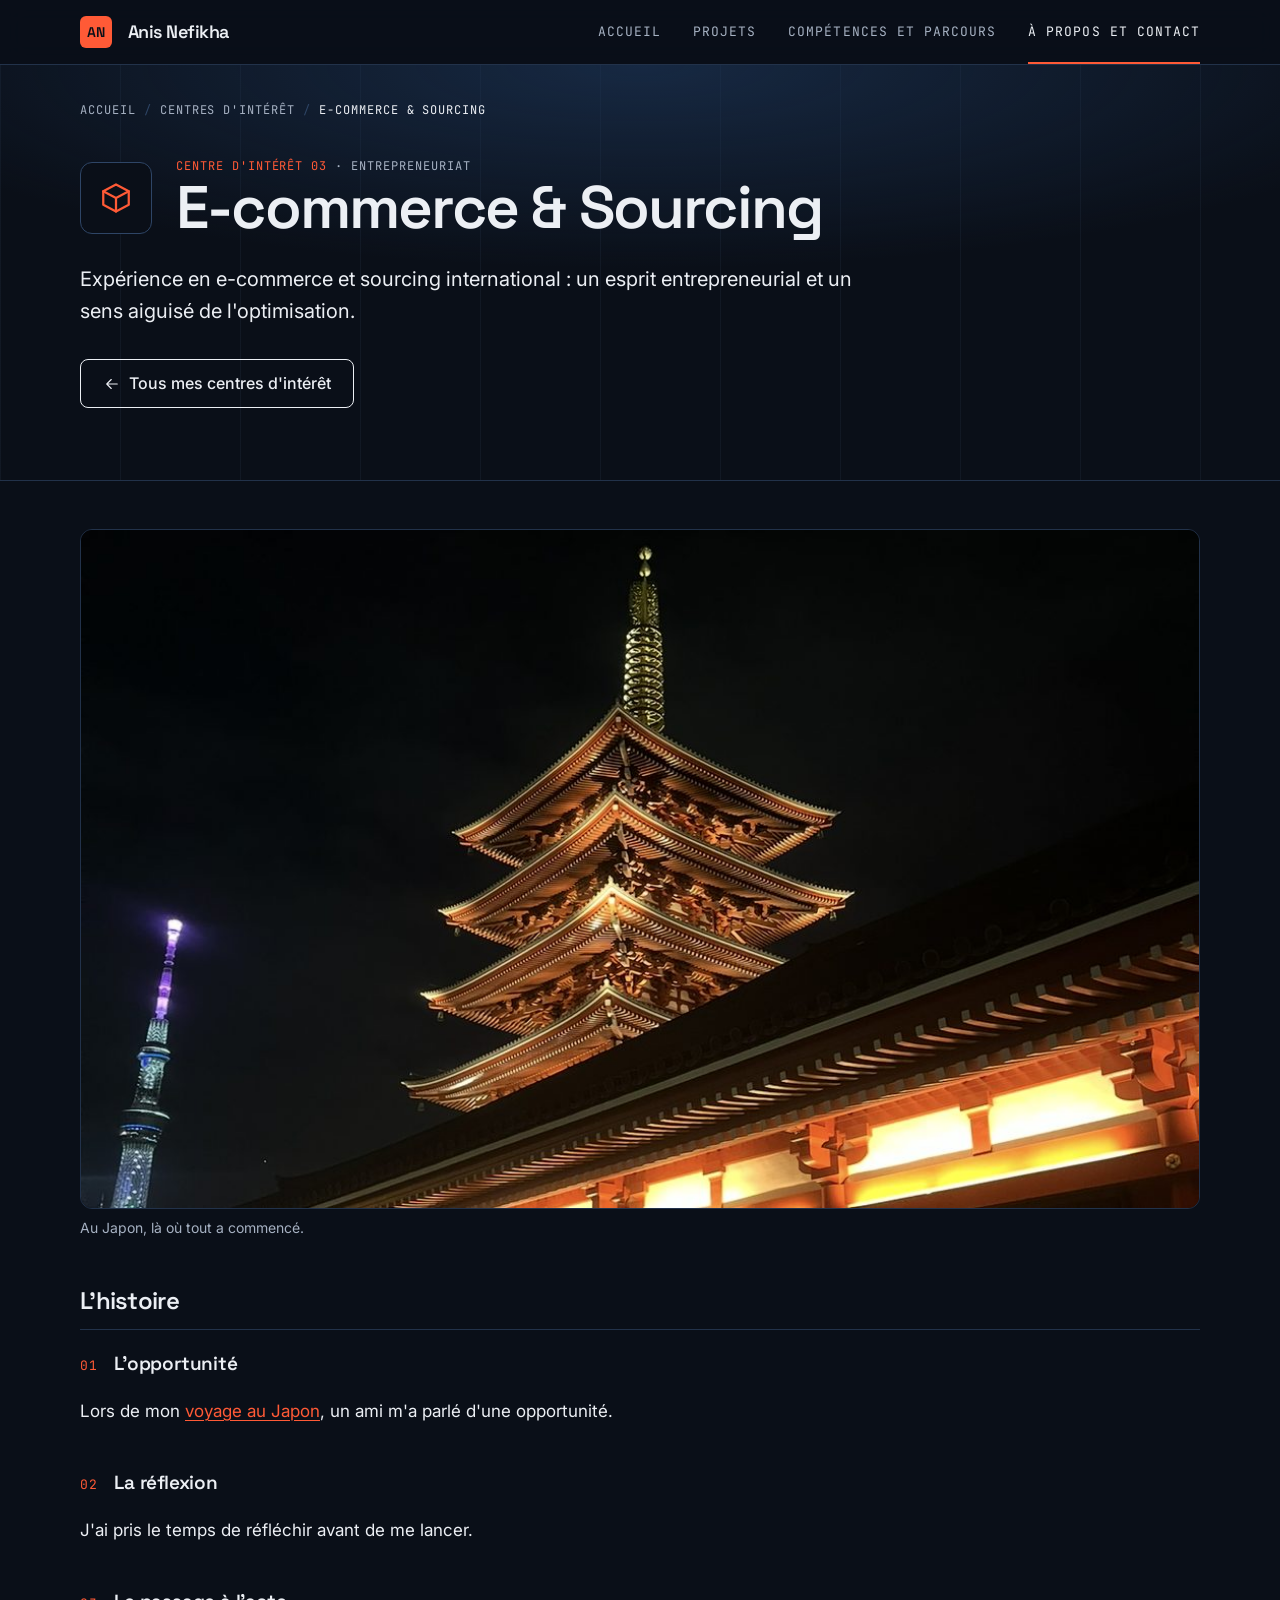
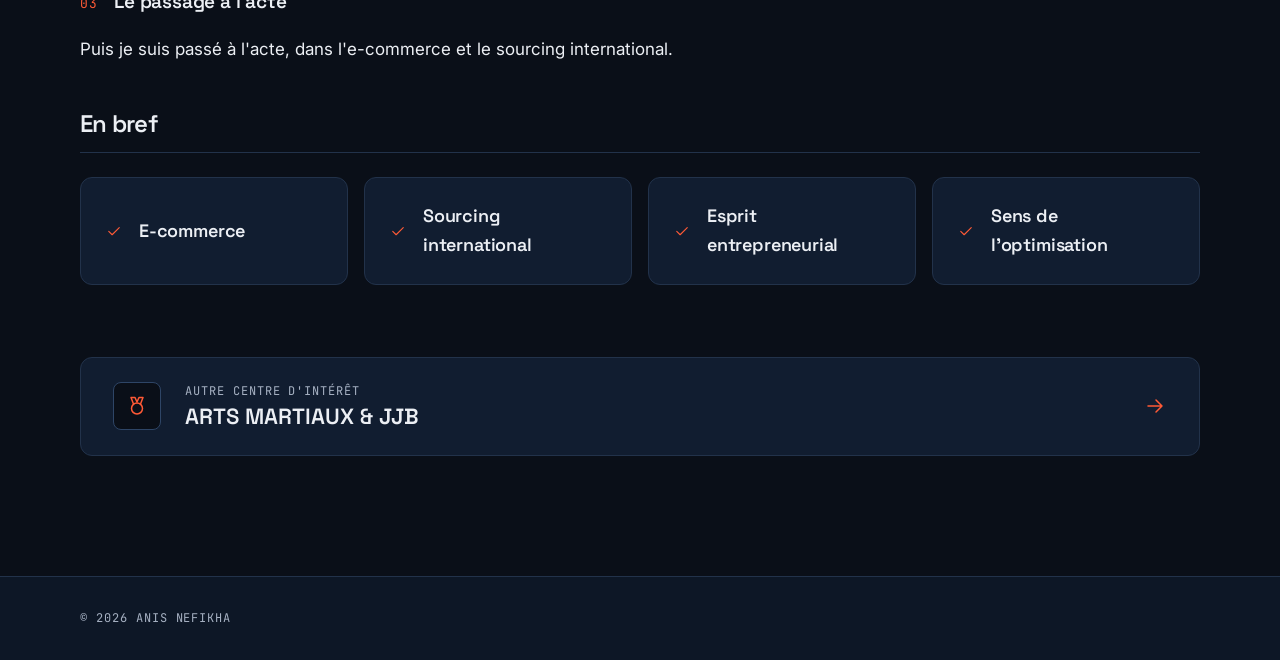
==== centres-interet/e-commerce.html @ 7ab1c922 "Publie le portfolio sur GitHub Pages Site statique (HTML, CSS, JavaScript sans dépendance) : accueil" ====
<!DOCTYPE html>
<html lang="fr">
<head>
  <meta charset="UTF-8">
  <meta name="viewport" content="width=device-width, initial-scale=1">
  <title>E-commerce &amp; Sourcing — Anis Nefikha</title>
  <meta name="description" content="Expérience en e-commerce et sourcing international : un esprit entrepreneurial et un sens aiguisé de l&#x27;optimisation. Centre d&#x27;intérêt d&#x27;Anis Nefikha.">
  <meta name="theme-color" content="#0A0F18">

  <!-- Open Graph -->
  <meta property="og:title" content="E-commerce &amp; Sourcing — Anis Nefikha">
  <meta property="og:description" content="Expérience en e-commerce et sourcing international : un esprit entrepreneurial et un sens aiguisé de l&#x27;optimisation. Centre d&#x27;intérêt d&#x27;Anis Nefikha.">
  <meta property="og:type" content="article">

  <link rel="icon" type="image/svg+xml" href="data:image/svg+xml,%3Csvg xmlns='http://www.w3.org/2000/svg' viewBox='0 0 64 64'%3E%3Crect width='64' height='64' rx='12' fill='%230A0F18'/%3E%3Ctext x='50%25' y='50%25' dy='.35em' text-anchor='middle' font-family='sans-serif' font-weight='700' font-size='28' fill='%23FF5A36'%3EAN%3C/text%3E%3C/svg%3E">

  <!-- Polices Google : uniquement les graisses utilisées, font-display: swap -->
  <link rel="preconnect" href="https://fonts.googleapis.com">
  <link rel="preconnect" href="https://fonts.gstatic.com" crossorigin>
  <link rel="stylesheet" href="https://fonts.googleapis.com/css2?family=Inter:wght@400;500;600&family=JetBrains+Mono:wght@400&family=Space+Grotesk:wght@600&display=swap">

  <link rel="stylesheet" href="../css/01-tokens.css">
  <link rel="stylesheet" href="../css/02-base.css">
  <link rel="stylesheet" href="../css/03-layout.css">
  <link rel="stylesheet" href="../css/04-components.css">

  <!-- Apparitions au défilement : masque les blocs [data-reveal] avant le premier affichage.
       Mouvement réduit demandé, ou main.js indisponible : rien n'est masqué. -->
  <script>
    (function (root) {
      if (!window.matchMedia || !matchMedia('(prefers-reduced-motion: no-preference)').matches || !('IntersectionObserver' in window)) return;
      root.classList.add('reveal-on');
      setTimeout(function () {
        if (!root.classList.contains('reveal-ready')) root.classList.remove('reveal-on');
      }, 2500);
    })(document.documentElement);
  </script>
  <script src="../js/main.js" defer></script>
</head>
<body>

  <!-- Icônes (sprite SVG décoratif, réutilisé avec <use>) -->
  <svg class="icon-sprite" aria-hidden="true" hidden>
    <symbol id="i-code" viewBox="0 0 24 24"><path d="M8 7l-5 5 5 5M16 7l5 5-5 5M14 4l-4 16"/></symbol>
    <symbol id="i-database" viewBox="0 0 24 24"><ellipse cx="12" cy="5.5" rx="7.5" ry="2.5"/><path d="M4.5 5.5v13c0 1.4 3.4 2.5 7.5 2.5s7.5-1.1 7.5-2.5v-13M4.5 12c0 1.4 3.4 2.5 7.5 2.5s7.5-1.1 7.5-2.5"/></symbol>
    <symbol id="i-table" viewBox="0 0 24 24"><rect x="3.5" y="4.5" width="17" height="15" rx="1.5"/><path d="M3.5 9.5h17M3.5 14.5h17M9.5 9.5v10"/></symbol>
    <symbol id="i-medal" viewBox="0 0 24 24"><circle cx="12" cy="14.5" r="5.5"/><path d="M8.5 10L6 3.5h4l2 4.5 2-4.5h4L15.5 10"/></symbol>
    <symbol id="i-team" viewBox="0 0 24 24"><circle cx="9" cy="8" r="3"/><circle cx="17" cy="9" r="2.5"/><path d="M3.5 19.5c0-3 2.5-5.5 5.5-5.5s5.5 2.5 5.5 5.5M15 14.2c.6-.1 1.3-.2 2-.2 2.2 0 4 1.8 4 4.5"/></symbol>
    <symbol id="i-box" viewBox="0 0 24 24"><path d="M12 3l8.5 4.5v9L12 21l-8.5-4.5v-9z"/><path d="M3.5 7.5L12 12l8.5-4.5M12 12v9"/></symbol>
    <symbol id="i-mail" viewBox="0 0 24 24"><rect x="3" y="5" width="18" height="14" rx="1.5"/><path d="M3.5 6l8.5 7 8.5-7"/></symbol>
    <symbol id="i-linkedin" viewBox="0 0 24 24"><rect x="3.5" y="3.5" width="17" height="17" rx="2"/><path d="M8 10.5v6M8 7.5v.01M11.5 16.5v-6M11.5 13c0-1.5 1-2.5 2.3-2.5s2.2 1 2.2 2.5v3.5"/></symbol>
    <symbol id="i-github" viewBox="0 0 24 24"><circle cx="6.5" cy="5.5" r="2"/><circle cx="6.5" cy="18.5" r="2"/><circle cx="17.5" cy="7.5" r="2"/><path d="M6.5 7.5v9M17.5 9.5c0 4-4 4-9.3 7.5"/></symbol>
    <symbol id="i-download" viewBox="0 0 24 24"><path d="M12 4v11M7 10.5l5 5 5-5M5 19.5h14"/></symbol>
    <symbol id="i-arrow" viewBox="0 0 24 24"><path d="M7 17L17 7M9 7h8v8"/></symbol>
    <symbol id="i-fuel" viewBox="0 0 24 24"><path d="M4.5 20.5V5A1.5 1.5 0 0 1 6 3.5h6A1.5 1.5 0 0 1 13.5 5v15.5M3 20.5h12M7 7.5h4"/><path d="M13.5 10H15a1.5 1.5 0 0 1 1.5 1.5v4.25a1.25 1.25 0 0 0 2.5 0V8.5L16.5 6"/></symbol>
    <symbol id="i-dashboard" viewBox="0 0 24 24"><rect x="3.5" y="3.5" width="17" height="17" rx="1.5"/><path d="M3.5 8.5h17M8.5 8.5v12"/><path d="M11.5 17v-2.5M14.5 17v-5M17.5 17v-3.5"/></symbol>
    <symbol id="i-book" viewBox="0 0 24 24"><path d="M4.5 4.5A1.5 1.5 0 0 1 6 3h12.5v15H6a1.5 1.5 0 0 0-1.5 1.5zM4.5 19.5A1.5 1.5 0 0 0 6 21h12.5v-3"/><path d="M8.5 7h6"/></symbol>
    <symbol id="i-file" viewBox="0 0 24 24"><path d="M6.5 3.5h7l4 4v13h-11z"/><path d="M13.5 3.5v4h4"/></symbol>
    <symbol id="i-image" viewBox="0 0 24 24"><rect x="3.5" y="4.5" width="17" height="15" rx="1.5"/><circle cx="9" cy="10" r="1.75"/><path d="M20.5 16l-5-5-8 8.5"/></symbol>
    <symbol id="i-alert" viewBox="0 0 24 24"><path d="M12 3.5l9 16H3z"/><path d="M12 10v4M12 16.75v.01"/></symbol>
    <symbol id="i-check" viewBox="0 0 24 24"><path d="M5 12.5l4.5 4.5L19 7.5"/></symbol>
    <symbol id="i-arrow-right" viewBox="0 0 24 24"><path d="M5 12h14M13 6l6 6-6 6"/></symbol>
    <symbol id="i-arrow-left" viewBox="0 0 24 24"><path d="M19 12H5M11 6l-6 6 6 6"/></symbol>
    <symbol id="i-globe" viewBox="0 0 24 24"><circle cx="12" cy="12" r="8.5"/><path d="M3.5 12h17M12 3.5c2.4 2.3 3.6 5.1 3.6 8.5s-1.2 6.2-3.6 8.5c-2.4-2.3-3.6-5.1-3.6-8.5s1.2-6.2 3.6-8.5z"/></symbol>
  </svg>

  <a class="skip-link" href="#contenu">Aller au contenu</a>

  <header class="site-header">
    <div class="container site-header__inner">
      <a class="site-header__brand" href="../index.html"><span class="brand-mark" aria-hidden="true">AN</span><span class="brand-name">Anis Nefikha</span></a>

      <nav class="site-nav" aria-label="Navigation principale">
        <ul class="site-nav__list">
          <li><a href="../index.html#accueil">Accueil</a></li>
          <li><a href="../index.html#projets">Projets</a></li>
          <li><a href="../index.html#competences">Compétences<span class="nav-extra">&nbsp;et parcours</span></a></li>
          <li><a href="../index.html#a-propos" aria-current="true"><span class="nav-extra">À propos et&nbsp;</span>Contact</a></li>
        </ul>
      </nav>
    </div>
  </header>

  <main id="contenu" tabindex="-1">

    <div class="page-head">
      <div class="container">
        <nav class="breadcrumb" aria-label="Fil d'Ariane" data-reveal>
          <ol>
            <li><a href="../index.html">Accueil</a></li>
            <li><a href="../index.html#centres-interet">Centres d'intérêt</a></li>
            <li aria-current="page">E-commerce &amp; Sourcing</li>
          </ol>
        </nav>

        <div class="page-head__title-row" data-reveal>
          <span class="project-logo project-logo--lg" aria-hidden="true"><svg class="icon"><use href="#i-box"/></svg></span>
          <div>
            <p class="page-head__kicker"><strong>Centre d'intérêt 03</strong> · Entrepreneuriat</p>
            <h1 class="page-head__title">E-commerce &amp; Sourcing</h1>
          </div>
        </div>

        <p class="page-head__lead" data-reveal>Expérience en e-commerce et sourcing international&nbsp;: un esprit entrepreneurial et un sens aiguisé de l'optimisation.</p>

        <div class="button-group" data-reveal>
          <a class="button button--secondary" href="../index.html#centres-interet">
            <svg class="icon" aria-hidden="true"><use href="#i-arrow-left"/></svg>
            Tous mes centres d'intérêt
          </a>
        </div>
      </div>
    </div>

    <div class="container interest-layout">
      <figure class="interest-photo" data-reveal>
        <img src="../assets/images/passions/ecommerce-japon.jpg" alt="Pagode illuminée de nuit au Japon" width="1100" height="667">
        <figcaption>Au Japon, là où tout a commencé.</figcaption>
      </figure>

      <section class="interest-story" aria-labelledby="histoire">
        <h2 class="interest-title" id="histoire" data-reveal>L'histoire</h2>
        <ol class="md-steps">
          <li class="md-step" data-reveal>
            <h3 class="md-h3"><span class="md-step__n" aria-hidden="true">01</span>L'opportunité</h3>
            <p>Lors de mon <a href="voyages.html">voyage au Japon</a>, un ami m'a parlé d'une opportunité.</p>
          </li>
          <li class="md-step" data-reveal>
            <h3 class="md-h3"><span class="md-step__n" aria-hidden="true">02</span>La réflexion</h3>
            <p>J'ai pris le temps de réfléchir avant de me lancer.</p>
          </li>
          <li class="md-step" data-reveal>
            <h3 class="md-h3"><span class="md-step__n" aria-hidden="true">03</span>Le passage à l'acte</h3>
            <p>Puis je suis passé à l'acte, dans l'e-commerce et le sourcing international.</p>
          </li>
        </ol>
      </section>

      <section class="interest-keys" aria-labelledby="en-bref">
        <h2 class="interest-title" id="en-bref" data-reveal>En bref</h2>
        <ul class="key-list">
          <li class="key" data-reveal><svg class="icon" aria-hidden="true"><use href="#i-check"/></svg>E-commerce</li>
          <li class="key" data-reveal><svg class="icon" aria-hidden="true"><use href="#i-check"/></svg>Sourcing international</li>
          <li class="key" data-reveal><svg class="icon" aria-hidden="true"><use href="#i-check"/></svg>Esprit entrepreneurial</li>
          <li class="key" data-reveal><svg class="icon" aria-hidden="true"><use href="#i-check"/></svg>Sens de l'optimisation</li>
        </ul>
      </section>
    </div>

    <div class="container next-project-wrap">
      <a class="next-project" href="jjb.html" data-reveal>
        <span class="project-logo" aria-hidden="true"><svg class="icon"><use href="#i-medal"/></svg></span>
        <span class="next-project__text">
          <span class="next-project__label">Autre centre d'intérêt</span>
          <span class="next-project__title">Arts Martiaux &amp; JJB</span>
        </span>
        <svg class="icon next-project__arrow" aria-hidden="true"><use href="#i-arrow-right"/></svg>
      </a>
    </div>

  </main>

  <footer class="site-footer">
    <div class="container">© 2026 Anis Nefikha</div>
  </footer>

</body>
</html>
---- css/01-tokens.css ----
/* ==========================================================================
   01-tokens.css — Variables uniquement
   Direction artistique « éditorial sombre », en noir et bleu. Aucune règle ici, seulement
   des custom properties sur :root.
   ========================================================================== */

:root {
  /* Palette noir et bleu, reprise de la bannière LinkedIn (bleu marine #1F3A5F) */
  --color-bg: #0A0F18;          /* fond noir bleuté */
  --color-bg-deep: #0D1726;     /* bandes alternées (compétences, pied de page) */
  --color-surface: #111D30;     /* cartes et blocs */
  --color-raised: #16253C;      /* survol des cartes, barres de titre */
  --color-navy: #1F3A5F;        /* bleu de la bannière : halos et dégradés, jamais sous un texte orange */
  --color-border: #22324A;      /* filets de 1px */
  --color-border-strong: #2E4566;
  --color-text: #ECEFF4;        /* texte principal : 16.7:1 sur le fond, 10:1 sur le bleu */
  --color-muted: #A6B1C2;       /* texte secondaire : 8.9:1 sur le fond, 5.3:1 sur le bleu */
  --color-blue: #8DB4E8;        /* bleu clair : détails et code, 9:1 sur le fond */
  --color-accent: #FF5A36;      /* accent orange : 6.2:1 sur le fond, 5:1 sur raised (3.7:1 sur le bleu : pas de texte orange dessus) */
  --color-accent-ink: #0A0F18;  /* texte posé sur l'accent : 6.2:1 */
  --color-grid: rgba(141, 180, 232, 0.06); /* trame de la signature */
  --color-glow: rgba(31, 58, 95, 0.6);     /* halo bleu derrière le hero */
  --color-warning: #E3B98A;     /* chaînes de code et alertes « Attention » : 10.6:1 sur le fond */
  --header-bg: rgba(10, 15, 24, 0.88);

  /* Polices (les « Fallback » limitent le décalage au chargement, voir 02-base.css) */
  --font-heading: "Space Grotesk", "Space Grotesk Fallback", system-ui, sans-serif;
  --font-body: "Inter", "Inter Fallback", system-ui, sans-serif;
  --font-mono: "JetBrains Mono", "JetBrains Mono Fallback", ui-monospace, monospace;

  /* Échelle typographique */
  --text-h1: clamp(3rem, 8vw, 6.5rem);
  --text-h2: clamp(2rem, 4vw, 3rem);
  --text-h3: 1.375rem;
  --text-body: 1rem;            /* 16px mobile */
  --text-body-desktop: 1.0625rem; /* 17px desktop */
  --text-label: 0.8125rem;      /* 13px */
  --text-label-sm: 0.75rem;     /* 12px */
  --text-contact: clamp(1.5rem, 3vw, 2.25rem);

  --tracking-heading: -0.03em;
  --tracking-label: 0.08em;
  --leading-heading: 1.05;
  --leading-body: 1.6;

  /* Espacements */
  --space-1: 0.25rem;  /* 4px */
  --space-2: 0.5rem;   /* 8px */
  --space-3: 1rem;     /* 16px */
  --space-4: 1.5rem;   /* 24px */
  --space-5: 2rem;     /* 32px */
  --space-6: 3rem;     /* 48px */
  --space-7: 4.5rem;   /* 72px  : entre sections, mobile */
  --space-8: 7.5rem;   /* 120px : entre sections, desktop */

  /* Rayons */
  --radius-sm: 8px;    /* boutons, captures */
  --radius-md: 12px;   /* cartes */

  /* Mise en page */
  --container-max: 1120px;
  --container-padding: 16px;          /* mobile */
  --container-padding-desktop: 32px;
  --grid-columns: 12;
  --grid-gap: 24px;
  --grid-step: 120px;                 /* pas de la trame du hero */
  --header-height: 4rem;
  --tap-target: 44px;

  /* Mouvement */
  --duration-hover: 200ms;
  --duration-reveal: 700ms;
  --reveal-offset: 24px;
  --reveal-step: 90ms;          /* décalage entre deux éléments qui apparaissent ensemble */
  --ease: cubic-bezier(0.2, 0, 0, 1);
  --ease-out: cubic-bezier(0.16, 1, 0.3, 1);
}
---- css/02-base.css ----
/* ==========================================================================
   02-base.css — Polices de secours, reset minimal, typographie de base,
   focus visible
   ========================================================================== */

/* Polices de secours ajustées aux métriques des polices Google :
   le texte occupe presque la même place avant et après le chargement,
   ce qui évite le décalage de mise en page (CLS). Valeurs approchées. */
@font-face {
  font-family: "Inter Fallback";
  src: local("Arial");
  size-adjust: 107%;
  ascent-override: 90.5%;
  descent-override: 22.5%;
  line-gap-override: 0%;
}

@font-face {
  font-family: "Space Grotesk Fallback";
  src: local("Arial");
  size-adjust: 103%;
  ascent-override: 95%;
  descent-override: 28%;
  line-gap-override: 0%;
}

@font-face {
  font-family: "JetBrains Mono Fallback";
  src: local("Courier New");
  size-adjust: 100%;
  ascent-override: 102%;
  descent-override: 30%;
  line-gap-override: 0%;
}

/* Reset minimal */
*,
*::before,
*::after {
  box-sizing: border-box;
}

* {
  margin: 0;
}

[hidden] {
  display: none !important;
}

html {
  color-scheme: dark;
  /* Les ancres ne passent pas sous le header collant */
  scroll-padding-top: var(--header-height);
  -webkit-text-size-adjust: 100%;
  text-size-adjust: 100%;
}

body {
  min-height: 100vh;
  font-family: var(--font-body);
  font-size: var(--text-body);
  font-weight: 400;
  line-height: var(--leading-body);
  color: var(--color-text);
  background-color: var(--color-bg);
  -webkit-font-smoothing: antialiased;
  -moz-osx-font-smoothing: grayscale;
}

@media (min-width: 48em) {
  body {
    font-size: var(--text-body-desktop);
  }
}

img,
svg {
  display: block;
  max-width: 100%;
  height: auto;
}

button,
input {
  font: inherit;
  color: inherit;
}

button {
  cursor: pointer;
}

/* Typographie de base */
h1,
h2,
h3 {
  font-family: var(--font-heading);
  font-weight: 600;
  letter-spacing: var(--tracking-heading);
  line-height: var(--leading-heading);
  overflow-wrap: break-word;
}

h1 { font-size: var(--text-h1); }
h2 { font-size: var(--text-h2); }
h3 { font-size: var(--text-h3); }

p,
li {
  max-width: 70ch;
}

a {
  color: var(--color-accent);
  text-decoration-thickness: 1px;
  text-underline-offset: 0.2em;
  transition: color var(--duration-hover) var(--ease);
}

a:hover {
  text-decoration-thickness: 2px;
}

/* Étiquettes mono (numéros, badges, technologies, méta) */
.label {
  font-family: var(--font-mono);
  font-size: var(--text-label);
  font-weight: 400;
  letter-spacing: var(--tracking-label);
  line-height: 1.4;
  text-transform: uppercase;
  color: var(--color-muted);
}

/* Focus visible sur tous les éléments interactifs (clavier uniquement) */
:focus-visible {
  outline: 2px solid var(--color-accent);
  outline-offset: 3px;
}

/* Lien d'évitement : hors écran, visible au focus */
.skip-link {
  position: absolute;
  top: var(--space-2);
  left: var(--space-2);
  z-index: 100;
  padding: var(--space-2) var(--space-3);
  font-family: var(--font-mono);
  font-size: var(--text-label);
  text-transform: uppercase;
  letter-spacing: var(--tracking-label);
  color: var(--color-accent-ink);
  background-color: var(--color-accent);
  border-radius: var(--radius-sm);
  transform: translateY(-200%);
}

.skip-link:focus {
  transform: none;
}

/* Le main reçoit le focus via le lien d'évitement sans contour */
main:focus {
  outline: none;
}

::selection {
  color: var(--color-accent-ink);
  background-color: var(--color-accent);
}

/* Utilitaire : masqué visuellement, lu par les lecteurs d'écran */
.visually-hidden {
  position: absolute;
  width: 1px;
  height: 1px;
  padding: 0;
  overflow: hidden;
  clip: rect(0 0 0 0);
  white-space: nowrap;
  border: 0;
}
---- css/03-layout.css ----
/* ==========================================================================
   03-layout.css — Conteneur, grille 12 colonnes, header, navigation,
   sections, hero, pages projets, breakpoints
   Mobile d'abord. Breakpoints : 48em (768px), 64em (1024px).
   ========================================================================== */

/* --- Conteneur ----------------------------------------------------------- */
.container {
  width: 100%;
  max-width: calc(var(--container-max) + 2 * var(--container-padding));
  margin-inline: auto;
  padding-inline: var(--container-padding);
}

@media (min-width: 48em) {
  .container {
    max-width: calc(var(--container-max) + 2 * var(--container-padding-desktop));
    padding-inline: var(--container-padding-desktop);
  }
}

/* --- Grille 12 colonnes -------------------------------------------------- */
.grid {
  display: grid;
  grid-template-columns: repeat(var(--grid-columns), minmax(0, 1fr));
  gap: var(--grid-gap);
}

.grid > * {
  grid-column: 1 / -1;
}

/* --- Header ------------------------------------------------------------- */
.site-header {
  position: sticky;
  top: 0;
  z-index: 10;
  background-color: var(--header-bg);
  -webkit-backdrop-filter: saturate(140%) blur(12px);
  backdrop-filter: saturate(140%) blur(12px);
  border-bottom: 1px solid var(--color-border);
}

.site-header__inner {
  display: flex;
  align-items: center;
  justify-content: space-between;
  gap: var(--space-2);
  height: var(--header-height);
}

.site-header__brand {
  display: inline-flex;
  flex-shrink: 0;
  align-items: center;
  gap: var(--space-3);
  min-width: var(--tap-target);
  min-height: var(--tap-target);
  font-family: var(--font-heading);
  font-size: 1.125rem;
  font-weight: 600;
  letter-spacing: var(--tracking-heading);
  color: var(--color-text);
  text-decoration: none;
}

.site-header__brand:hover {
  color: var(--color-text);
}

/* Monogramme, repris du favicon */
.brand-mark {
  display: grid;
  place-items: center;
  width: 2rem;
  height: 2rem;
  font-size: 0.875rem;
  letter-spacing: 0;
  color: var(--color-accent-ink);
  background-color: var(--color-accent);
  border-radius: 6px;
  transition: transform var(--duration-hover) var(--ease);
}

.site-header__brand:hover .brand-mark {
  transform: rotate(-6deg);
}

/* Mobile : seul le monogramme est affiché, le nom reste lu par les lecteurs d'écran */
.brand-name {
  position: absolute;
  width: 1px;
  height: 1px;
  overflow: hidden;
  clip: rect(0 0 0 0);
  white-space: nowrap;
}

/* --- Navigation : toujours visible, en haut de chaque page --------------- */
.site-nav {
  min-width: 0;
}

.site-nav__list {
  display: flex;
  gap: 0 0.75rem;
  padding: 0;
  list-style: none;
  /* Filet de sécurité sur très petit écran : la barre défile au doigt */
  overflow-x: auto;
  scrollbar-width: none;
}

.site-nav__list::-webkit-scrollbar {
  display: none;
}

.site-nav__list li {
  flex-shrink: 0;
}

.site-nav__list a {
  position: relative;
  display: inline-flex;
  align-items: center;
  height: var(--header-height);
  font-family: var(--font-mono);
  font-size: var(--text-label-sm);
  letter-spacing: 0.02em;
  text-transform: uppercase;
  color: var(--color-muted);
  text-decoration: none;
}

/* Le contour de focus reste dans la barre (elle peut défiler) */
.site-nav__list a:focus-visible {
  outline-offset: -2px;
}

.site-nav__list a:hover,
.site-nav__list a[aria-current] {
  color: var(--color-text);
}

/* Onglet actif : barre orange posée sur le bas du header */
.site-nav__list a::after {
  content: "";
  position: absolute;
  right: 0;
  bottom: 0;
  left: 0;
  height: 2px;
  background-color: var(--color-accent);
  transform: scaleX(0);
  transition: transform var(--duration-hover) var(--ease);
}

.site-nav__list a:hover::after {
  transform: scaleX(0.4);
}

.site-nav__list a[aria-current]::after {
  transform: scaleX(1);
}

/* Libellés longs (« et parcours », « À propos et ») : desktop uniquement */
.nav-extra {
  display: none;
}

/* --- Sections ------------------------------------------------------------ */
.section {
  padding-block: var(--space-7);
}

/* Bande bleu nuit pour alterner avec le fond noir */
.section--band {
  background-color: var(--color-bg-deep);
  border-block: 1px solid var(--color-border);
}

/* Respiration après la trame du hero */
.section--accueil + .section {
  padding-top: var(--space-6);
}

/* Ligne d'en-tête : numéro mono accent + titre, puis filet 1px pleine largeur */
.section-head,
.section-title {
  display: flex;
  align-items: baseline;
  gap: var(--space-3);
  padding-bottom: var(--space-4);
  margin-bottom: var(--space-6);
  border-bottom: 1px solid var(--color-border);
}

/* Le titre « 01 Accueil » est une étiquette : le grand titre du hero est le h1 */
.section-head {
  font-family: var(--font-mono);
  font-size: var(--text-label);
  letter-spacing: var(--tracking-label);
  text-transform: uppercase;
  color: var(--color-muted);
  max-width: none;
}

.section-number {
  flex-shrink: 0;
  font-family: var(--font-mono);
  font-size: var(--text-label);
  font-weight: 400;
  letter-spacing: var(--tracking-label);
  color: var(--color-accent);
}

/* --- Hero ---------------------------------------------------------------- */
/* Signature : halo bleu de la bannière et trame de lignes verticales,
   derrière le hero et l'en-tête des pages projets */
.section--accueil,
.page-head {
  background-image:
    radial-gradient(ellipse 90% 70% at 50% 0%, var(--color-glow), transparent 70%),
    repeating-linear-gradient(
    to right,
    var(--color-grid) 0,
    var(--color-grid) 1px,
    transparent 1px,
    transparent var(--grid-step)
  );
  background-position: center top;
}

.section--accueil {
  padding-block: var(--space-6) var(--space-7);
}

.hero__grid {
  row-gap: var(--space-4);
}

.competences__grid {
  row-gap: var(--space-6);
}

.hero__grid .section-head {
  margin-bottom: var(--space-4);
}

.hero__title {
  max-width: 12ch;
}

/* Bannière : reprise de LinkedIn, en haut du hero */
.hero__banner {
  margin-bottom: 0;
}

/* Portrait : rond, posé à cheval sur le bas de la bannière */
.hero__photo {
  position: relative;
  z-index: 1;
  width: 72px;
  height: 72px;
  /* Ne déborde que d'un tiers sur la bannière pour ne pas cacher le nom */
  margin-top: calc(-24px - var(--space-4));
  margin-left: var(--space-3);
  object-fit: cover;
  border: 4px solid var(--color-navy);
  border-radius: 50%;
  background-color: var(--color-surface);
  box-shadow: 0 0 0 1px var(--color-border-strong), 0 12px 32px rgba(0, 0, 0, 0.45);
}

.hero__subtitle {
  font-family: var(--font-mono);
  font-size: var(--text-label);
  letter-spacing: var(--tracking-label);
  text-transform: uppercase;
  color: var(--color-muted);
}

/* --- Pages projets -------------------------------------------------------- */
.page-head {
  padding-block: var(--space-3) var(--space-6);
  border-bottom: 1px solid var(--color-border);
}

.page-head__title-row {
  display: flex;
  align-items: center;
  gap: var(--space-3);
  margin-top: var(--space-4);
}

.page-head__title {
  font-size: clamp(2rem, 6vw, 3.75rem);
  text-wrap: balance;
}

.page-head .button-group {
  margin-top: var(--space-5);
}

.interest-layout {
  display: grid;
  gap: var(--space-6);
  padding-block: var(--space-6) var(--space-7);
}

.project-layout {
  display: grid;
  gap: var(--space-5);
  padding-block: var(--space-6) var(--space-7);
}

/* --- Breakpoint : tablette (768px) -------------------------------------- */
@media (min-width: 48em) {
  .brand-name {
    position: static;
    width: auto;
    height: auto;
    overflow: visible;
    clip: auto;
  }

  .site-nav__list {
    gap: 0 var(--space-5);
  }

  .site-nav__list a {
    font-size: var(--text-label);
    letter-spacing: var(--tracking-label);
  }

  .page-head {
    padding-block: var(--space-4) var(--space-7);
  }

  .page-head__title-row {
    gap: var(--space-4);
  }
  .section {
    padding-block: var(--space-8);
  }

  .section--accueil {
    padding-block: var(--space-7) var(--space-8);
  }

  .project-list > li {
    grid-column: span 6;
  }

  .hero__photo {
    width: 104px;
    height: 104px;
    margin-top: calc(-40px - var(--space-4));
    margin-left: var(--space-5);
  }

  /* Un seul projet : la carte prend plus de place pour ne pas laisser un vide */
  .project-list > li:only-child {
    grid-column: span 8;
  }
}

/* --- Breakpoint : desktop (1024px) -------------------------------------- */
@media (min-width: 64em) {
  .nav-extra {
    display: inline;
  }

  /* README à gauche, sommaire collant à droite */
  .project-layout {
    grid-template-columns: minmax(0, 1fr) 15rem;
    gap: var(--space-6);
    align-items: start;
    padding-block: var(--space-6) var(--space-8);
  }

  .project-layout > .readme {
    grid-column: 1;
    grid-row: 1;
  }

  .project-layout > .project-aside {
    position: sticky;
    top: calc(var(--header-height) + var(--space-4));
    grid-column: 2;
    grid-row: 1;
  }

  /* Hero : titre pleine largeur, texte à gauche, bloc « rapport » à droite */
  .hero__grid > * {
    grid-column: 1 / 8;
  }

  .hero__grid > .section-head {
    grid-column: 1 / -1;
  }

  .hero__grid > .hero__title {
    grid-column: 1 / 9;
  }

  .hero__grid > .hero__banner {
    grid-column: 1 / -1;
  }

  /* Rangées : 1 en-tête, 2 bannière, 3 portrait, 4 titre, 5+ texte et boutons */
  .hero__grid > .hero__report {
    grid-column: 9 / -1;
    grid-row: 4 / span 4;
    align-self: start;
  }

  .hero__grid > .hero__photo {
    grid-column: 1 / -1;
    width: 136px;
    height: 136px;
    margin-top: calc(-68px - var(--space-4));
    margin-left: var(--space-5);
  }

  /* Compétences à gauche, timeline à droite */
  .competences__grid > .skill-groups {
    grid-column: 1 / 6;
  }

  .competences__grid > .timeline {
    grid-column: 7 / -1;
  }
}
---- css/04-components.css ----
/* ==========================================================================
   04-components.css — Composants
   Boutons, bloc « rapport », cartes projets, badges, compétences, timeline,
   centres d'intérêt, contact, pied de page, apparition au défilement, README,
   fil d'Ariane, sommaire et projet suivant des pages projets.
   ========================================================================== */

/* --- Boutons ------------------------------------------------------------- */
.button {
  display: inline-flex;
  align-items: center;
  justify-content: center;
  gap: var(--space-2);
  min-height: var(--tap-target);
  padding: 14px 22px;
  font-family: var(--font-body);
  font-size: 1rem;
  font-weight: 500;
  line-height: 1.2;
  text-decoration: none;
  border: 1px solid transparent;
  border-radius: var(--radius-sm);
  transition:
    background-color var(--duration-hover) var(--ease),
    border-color var(--duration-hover) var(--ease),
    color var(--duration-hover) var(--ease);
}

.button--primary {
  color: var(--color-accent-ink);
  background-color: var(--color-accent);
  border-color: var(--color-accent);
}

.button--primary:hover {
  color: var(--color-accent);
  background-color: transparent;
}

.button--secondary {
  color: var(--color-text);
  background-color: transparent;
  border-color: var(--color-text);
}

.button--secondary:hover {
  color: var(--color-accent);
  border-color: var(--color-accent);
}

.button-group {
  display: flex;
  flex-direction: column;
  gap: var(--space-3);
  margin-top: var(--space-4);
}

/* Mobile : boutons pleine largeur */
.button-group .button {
  width: 100%;
}

@media (min-width: 48em) {
  .button-group {
    flex-direction: row;
    flex-wrap: wrap;
  }

  .button-group .button {
    width: auto;
  }
}

/* --- Bloc « rapport » (signature du hero) -------------------------------- */
/* <dl class="hero__report report"> avec des <div class="report__row"> */
.report {
  display: grid;
  grid-template-columns: 1fr;
  border-top: 1px solid var(--color-border);
  font-family: var(--font-mono);
}

.report__row {
  display: flex;
  flex-direction: column-reverse; /* valeur en grand au-dessus, étiquette dessous */
  justify-content: flex-end;      /* valeurs alignées en haut quand les étiquettes passent sur 2 lignes */
  gap: var(--space-1);
  padding: var(--space-3) 0;
  border-bottom: 1px solid var(--color-border);
}

.report__label {
  font-size: var(--text-label-sm);
  letter-spacing: var(--tracking-label);
  text-transform: uppercase;
  color: var(--color-muted);
}

.report__value {
  margin: 0;
  font-size: 1.75rem;
  line-height: 1.1;
  letter-spacing: -0.02em;
  color: var(--color-text);
}

/* Tablette : les trois faits côte à côte, sous le titre */
@media (min-width: 48em) and (max-width: 63.99em) {
  .report {
    grid-template-columns: repeat(3, minmax(0, 1fr));
    border-bottom: 1px solid var(--color-border);
  }

  .report__row {
    padding-inline: var(--space-3);
    border-bottom: 0;
    border-left: 1px solid var(--color-border);
  }

  .report__row:first-child {
    padding-left: 0;
    border-left: 0;
  }
}

/* --- Bannière du hero (reprise de LinkedIn) ------------------------------ */
.banner-img {
  width: 100%;
  height: auto;
  aspect-ratio: 1584 / 396;
  object-fit: cover;
  background-color: var(--color-surface);
  border: 1px solid var(--color-border);
  border-radius: var(--radius-md);
}

/* --- Cartes projets : chaque carte ouvre la page du projet --------------- */
.project-list {
  padding: 0;
  list-style: none;
}

.project-list > li {
  display: flex;
  max-width: none;
}

.project-card {
  position: relative;
  display: flex;
  flex-direction: column;
  width: 100%;
  background-color: var(--color-surface);
  border: 1px solid var(--color-border);
  border-radius: var(--radius-md);
  transition:
    border-color var(--duration-hover) var(--ease),
    box-shadow var(--duration-hover) var(--ease),
    transform var(--duration-hover) var(--ease);
}

.project-card:hover,
.project-card:focus-within {
  border-color: var(--color-accent);
  box-shadow: 0 18px 40px rgba(0, 0, 0, 0.45);
  transform: translateY(-4px);
}

/* Illustration décorative en haut de la carte */
.project-card__cover {
  aspect-ratio: 16 / 7;
  overflow: hidden;
  background-color: var(--color-navy);
  border-bottom: 1px solid var(--color-border);
  border-radius: calc(var(--radius-md) - 1px) calc(var(--radius-md) - 1px) 0 0;
}

.project-card__cover svg {
  width: 100%;
  height: 100%;
  transition: transform 600ms var(--ease-out);
}

.project-card:hover .project-card__cover svg {
  transform: scale(1.04);
}

.project-card__body {
  display: flex;
  flex: 1;
  flex-direction: column;
  gap: var(--space-3);
  padding: var(--space-4);
}

.project-card__head {
  display: flex;
  align-items: center;
  gap: var(--space-3);
}

.project-card__kicker {
  font-family: var(--font-mono);
  font-size: var(--text-label-sm);
  letter-spacing: var(--tracking-label);
  line-height: 1.4;
  text-transform: uppercase;
  color: var(--color-muted);
}

.project-card__title {
  font-family: var(--font-heading);
  font-size: 1.25rem;
  font-weight: 600;
  letter-spacing: 0;
  line-height: 1.25;
  text-transform: uppercase;
}

.project-card__link {
  color: var(--color-text);
  text-decoration: none;
}

/* Toute la carte est cliquable : le lien du titre la recouvre */
.project-card__link::after {
  content: "";
  position: absolute;
  inset: 0;
  z-index: 1;
  border-radius: var(--radius-md);
}

.project-card__link:focus-visible {
  outline: none;
}

.project-card__link:focus-visible::after {
  outline: 2px solid var(--color-accent);
  outline-offset: 3px;
}

.project-card__subtitle {
  margin-top: calc(-1 * var(--space-2));
  font-weight: 500;
  color: var(--color-text);
}

.project-card__summary {
  color: var(--color-muted);
}

.project-card__cta {
  display: inline-flex;
  align-items: center;
  gap: var(--space-2);
  margin-top: auto;
  padding-top: var(--space-2);
  font-family: var(--font-mono);
  font-size: var(--text-label);
  letter-spacing: var(--tracking-label);
  text-transform: uppercase;
  color: var(--color-accent);
}

.project-card__cta .icon {
  transition: transform var(--duration-hover) var(--ease);
}

.project-card:hover .project-card__cta .icon {
  transform: translateX(4px);
}

/* Logo d'un projet (carte, en-tête de page, projet suivant) */
.project-logo {
  display: grid;
  flex-shrink: 0;
  place-items: center;
  width: 3rem;
  height: 3rem;
  color: var(--color-accent);
  background-color: var(--color-bg);
  border: 1px solid var(--color-border-strong);
  border-radius: var(--radius-sm);
}

.project-logo .icon {
  width: 1.5rem;
  height: 1.5rem;
}

.project-logo--lg {
  width: 3.5rem;
  height: 3.5rem;
}

.project-logo--lg .icon {
  width: 1.75rem;
  height: 1.75rem;
}

@media (min-width: 48em) {
  .project-logo--lg {
    width: 4.5rem;
    height: 4.5rem;
    border-radius: var(--radius-md);
  }

  .project-logo--lg .icon {
    width: 2.25rem;
    height: 2.25rem;
  }
}

/* --- Badges et technologies --------------------------------------------- */
.badge-list {
  display: flex;
  flex-wrap: wrap;
  gap: var(--space-2);
  padding: 0;
  list-style: none;
}

/* Technologie : étiquette mono, contour, sans fond */
.badge {
  display: inline-flex;
  align-items: center;
  padding: 3px 8px;
  font-family: var(--font-mono);
  font-size: var(--text-label-sm);
  letter-spacing: var(--tracking-label);
  line-height: 1.4;
  text-transform: uppercase;
  color: var(--color-muted);
  background-color: var(--color-bg);
  border: 1px solid var(--color-border-strong);
  border-radius: 4px;
}

/* Statut « En cours » */
.badge--status {
  align-self: flex-start;
  color: var(--color-accent);
  border-color: var(--color-accent);
}

/* --- Compétences --------------------------------------------------------- */
.skill-groups {
  display: grid;
  gap: var(--space-5);
  padding: 0;
  list-style: none;
}

.skill-group__title {
  margin-bottom: var(--space-3);
  font-family: var(--font-mono);
  font-size: var(--text-label);
  font-weight: 400;
  letter-spacing: var(--tracking-label);
  line-height: 1.4;
  text-transform: uppercase;
  color: var(--color-muted);
}

.skill-group__list {
  padding: 0;
  list-style: none;
}

.skill-group__list li {
  padding-block: var(--space-2);
  border-bottom: 1px solid var(--color-border);
}

/* --- Timeline ------------------------------------------------------------ */
.timeline {
  position: relative;
  padding: 0 0 0 var(--space-5);
  list-style: none;
  border-left: 1px solid var(--color-border);
}

.timeline__item {
  position: relative;
  max-width: none;
}

.timeline__item + .timeline__item {
  margin-top: var(--space-6);
}

/* Puce carrée 8px en accent, centrée sur le filet */
.timeline__item::before {
  content: "";
  position: absolute;
  top: 0.45em;
  left: calc(-1 * var(--space-5) - 4.5px);
  width: 8px;
  height: 8px;
  background-color: var(--color-accent);
}

.timeline__title {
  font-size: var(--text-h3);
}

.timeline__meta {
  margin-top: var(--space-2);
  font-family: var(--font-mono);
  font-size: var(--text-label);
  letter-spacing: var(--tracking-label);
  text-transform: uppercase;
  color: var(--color-muted);
}

.timeline__text {
  margin-top: var(--space-3);
  color: var(--color-muted);
}

/* --- Centres d'intérêt : cartes (composant des projets) et pages ------- */
.subsection-title {
  margin-block: var(--space-6) var(--space-4);
  scroll-margin-top: calc(var(--header-height) + var(--space-4));
  font-family: var(--font-mono);
  font-size: var(--text-label);
  font-weight: 400;
  letter-spacing: var(--tracking-label);
  line-height: 1.4;
  text-transform: uppercase;
  color: var(--color-muted);
}

.section-title + .subsection-title {
  margin-top: 0;
}

/* Tablette : 2 colonnes, une carte seule en fin de liste prend toute la largeur.
   Desktop : 3 colonnes. */
@media (min-width: 48em) {
  .interest-list > li:last-child:nth-child(odd) {
    grid-column: 1 / -1;
  }
}

@media (min-width: 64em) {
  .interest-list > li,
  .interest-list > li:last-child:nth-child(odd) {
    grid-column: span 4;
  }
}

/* Couverture photo d'une carte */
.project-card__cover img {
  width: 100%;
  height: 100%;
  object-fit: cover;
  transition: transform 600ms var(--ease-out);
}

.project-card:hover .project-card__cover img {
  transform: scale(1.04);
}

/* Voyages : plusieurs photos en bandes verticales */
.cover-gallery {
  display: flex;
  gap: 2px;
  height: 100%;
}

.cover-gallery img {
  flex: 1 1 0;
  min-width: 0;
}

/* Sans photo : dégradé de la bannière, trame et grande icône */
.cover-illustration {
  display: grid;
  place-items: center;
  height: 100%;
  color: var(--color-blue);
  background-image:
    radial-gradient(circle at 50% 50%, rgba(255, 90, 54, 0.14), transparent 55%),
    repeating-linear-gradient(to right, var(--color-grid) 0, var(--color-grid) 1px, transparent 1px, transparent 24px),
    linear-gradient(135deg, var(--color-navy), var(--color-bg-deep));
}

.cover-illustration .icon {
  width: 3.5rem;
  height: 3.5rem;
  stroke-width: 1;
}

/* Page d'un centre d'intérêt */
.page-head__lead {
  max-width: 60ch;
  margin-top: var(--space-4);
  font-size: 1.125rem;
  color: var(--color-text);
}

.interest-photo img {
  width: 100%;
  border: 1px solid var(--color-border);
  border-radius: var(--radius-md);
}

.interest-photo figcaption,
.photo-gallery figcaption {
  margin-top: var(--space-2);
  font-size: 0.875rem;
  color: var(--color-muted);
}

.interest-cover {
  aspect-ratio: 16 / 7;
  overflow: hidden;
  border: 1px solid var(--color-border);
  border-radius: var(--radius-md);
}

.interest-cover .icon {
  width: 5rem;
  height: 5rem;
}

/* Galerie : colonnes façon mosaïque, photos sans recadrage */
.photo-gallery {
  columns: 2;
  column-gap: var(--space-3);
}

.photo-gallery figure {
  margin-bottom: var(--space-4);
  break-inside: avoid;
}

.photo-gallery img {
  width: 100%;
  border: 1px solid var(--color-border);
  border-radius: var(--radius-sm);
}

.interest-title {
  padding-bottom: var(--space-3);
  margin-bottom: var(--space-4);
  font-size: 1.5rem;
  border-bottom: 1px solid var(--color-border);
}

.key-list {
  display: grid;
  grid-template-columns: repeat(auto-fit, minmax(min(100%, 9.5rem), 1fr));
  gap: var(--space-3);
  padding: 0;
  list-style: none;
}

.key {
  display: flex;
  align-items: center;
  gap: var(--space-3);
  max-width: none;
  padding: var(--space-3);
  font-family: var(--font-heading);
  font-size: 1rem;
  font-weight: 600;
  letter-spacing: -0.01em;
  background-color: var(--color-surface);
  border: 1px solid var(--color-border);
  border-radius: var(--radius-md);
}

.key .icon {
  color: var(--color-accent);
}

@media (min-width: 48em) {
  .page-head__lead {
    font-size: 1.25rem;
  }

  .key-list {
    grid-template-columns: repeat(auto-fit, minmax(13rem, 1fr));
  }

  .key {
    padding: var(--space-4);
    font-size: 1.125rem;
  }

  .photo-gallery {
    columns: 3;
    column-gap: var(--grid-gap);
  }

  .photo-gallery figure {
    margin-bottom: var(--grid-gap);
  }
}

/* --- Contact ------------------------------------------------------------- */
.contact {
  margin-top: var(--space-6);
}

.contact__email {
  display: inline-block;
  max-width: 100%;
  padding-block: var(--space-2); /* cible tactile de 44px minimum */
  font-family: var(--font-heading);
  font-size: var(--text-contact);
  font-weight: 600;
  letter-spacing: var(--tracking-heading);
  line-height: 1.2;
  overflow-wrap: anywhere;
  color: var(--color-text);
  text-decoration: none;
}

.contact__email:hover {
  color: var(--color-text);
  text-decoration: underline;
  text-decoration-color: var(--color-accent);
  text-decoration-thickness: 2px;
}

.contact__links {
  display: flex;
  flex-wrap: wrap;
  gap: var(--space-1) var(--space-5);
  margin-top: var(--space-4);
  padding: 0;
  list-style: none;
}

.contact__links a {
  display: inline-flex;
  align-items: center;
  min-height: var(--tap-target);
  font-family: var(--font-mono);
  font-size: var(--text-label);
  letter-spacing: var(--tracking-label);
  text-transform: uppercase;
}

/* --- Pied de page -------------------------------------------------------- */
.site-footer {
  padding-block: var(--space-5);
  font-family: var(--font-mono);
  font-size: var(--text-label-sm);
  letter-spacing: var(--tracking-label);
  text-transform: uppercase;
  color: var(--color-muted);
  background-color: var(--color-bg-deep);
  border-top: 1px solid var(--color-border);
}

/* --- Apparition au défilement : fondu + glissement vers le haut ---------- */
/* .reveal-on est posée dans le <head>, avant le premier affichage, quand le
   mouvement est autorisé. main.js ajoute .is-visible aux blocs [data-reveal]
   qui entrent dans l'écran, avec un léger décalage entre ceux qui arrivent
   ensemble, puis retire l'attribut une fois l'animation finie. */
.reveal-on [data-reveal] {
  transition:
    opacity var(--duration-reveal) var(--ease-out),
    transform var(--duration-reveal) var(--ease-out);
  transition-delay: var(--reveal-delay, 0ms);
}

.reveal-on [data-reveal]:not(.is-visible) {
  opacity: 0;
  transform: translateY(var(--reveal-offset));
}

/* Mouvement réduit : ni apparition ni déplacement au survol */
@media (prefers-reduced-motion: reduce) {
  .reveal-on [data-reveal]:not(.is-visible) {
    opacity: 1;
    transform: none;
  }

  .project-card:hover,
  .project-card:focus-within,
  .project-card:hover .project-card__cover svg,
  .project-card:hover .project-card__cover img {
    transform: none;
  }

  *,
  *::before,
  *::after {
    transition-duration: 0.01ms !important;
    scroll-behavior: auto !important;
  }
}

/* --- Icônes (SVG au trait, couleur héritée) ------------------------------ */
.icon {
  display: inline-block;
  flex-shrink: 0;
  width: 1.125rem;
  height: 1.125rem;
  fill: none;
  stroke: currentColor;
  stroke-width: 1.5;
  stroke-linecap: round;
  stroke-linejoin: round;
}

.icon--lg {
  width: 1.75rem;
  height: 1.75rem;
  color: var(--color-muted);
  transition: color var(--duration-hover) var(--ease);
}

/* Lien avec flèche (cartes projets) */
.link-arrow {
  display: inline-flex;
  align-items: center;
  gap: var(--space-2);
  min-height: var(--tap-target);
  font-family: var(--font-mono);
  font-size: var(--text-label);
  letter-spacing: var(--tracking-label);
  text-transform: uppercase;
  text-decoration: none;
}

.link-arrow .icon {
  transition: transform var(--duration-hover) var(--ease);
}

.link-arrow:hover .icon {
  transform: translate(2px, -2px);
}

/* Hero : accroche */
.hero__intro {
  font-size: 1.125rem;
  color: var(--color-text);
}

@media (min-width: 48em) {
  .hero__intro {
    font-size: 1.25rem;
  }
}

/* Hero : recherche de stage, sous l'accroche */
.hero__goal {
  color: var(--color-muted);
}

.hero__goal strong {
  font-weight: 600;
  color: var(--color-text);
}

/* Compétences : icône devant chaque élément, survol discret */
.skill-group__list li {
  display: flex;
  align-items: center;
  gap: var(--space-3);
  max-width: none;
  transition: border-color var(--duration-hover) var(--ease);
}

/* Tuile de logo devant chaque compétence (logos repris de la bannière) */
.skill-logo {
  display: grid;
  flex-shrink: 0;
  place-items: center;
  width: 2.25rem;
  height: 2.25rem;
  background-color: var(--color-surface);
  border: 1px solid var(--color-border);
  border-radius: 6px;
  transition: border-color var(--duration-hover) var(--ease);
}

.skill-logo__img {
  width: 1.375rem;
  height: 1.375rem;
}

.skill-group__list .icon {
  color: var(--color-muted);
  transition: color var(--duration-hover) var(--ease);
}

.skill-group__list li:hover .skill-logo {
  border-color: var(--color-accent);
}

/* Petit logo VBA, au trait comme sur la bannière */
.vba-logo {
  display: inline-block;
  width: 1.5em;
  height: 1.5em;
  margin-right: 0.3em;
  vertical-align: -0.45em;
  fill: none;
  stroke: currentColor;
  stroke-width: 1.5;
  stroke-linejoin: round;
}

.vba-logo text {
  font-family: var(--font-mono);
  font-size: 8px;
  font-weight: 700;
  fill: currentColor;
  stroke: none;
}

.skill-group__list li:hover {
  border-bottom-color: var(--color-accent);
}

.skill-group__list li:hover .icon {
  color: var(--color-accent);
}

.skill-group__detail {
  display: block;
  font-size: 0.875rem;
  color: var(--color-muted);
}

/* Contact : liens avec icône */
.contact__intro {
  margin-bottom: var(--space-2);
}

.contact__links a {
  gap: var(--space-2);
}

@media (prefers-reduced-motion: reduce) {
  .link-arrow:hover .icon,
  .project-card:hover .project-card__cta .icon,
  .next-project:hover .next-project__arrow,
  .site-header__brand:hover .brand-mark {
    transform: none;
  }
}

@media print {
  .reveal-on [data-reveal]:not(.is-visible) {
    opacity: 1;
    transform: none;
  }
}

/* --- README façon GitHub ------------------------------------------------- */
.readme {
  overflow: hidden;
  background-color: var(--color-bg);
  border: 1px solid var(--color-border);
  border-radius: var(--radius-md);
}

.readme__bar {
  display: flex;
  flex-wrap: wrap;
  align-items: center;
  gap: var(--space-2) var(--space-2);
  padding: var(--space-3) var(--space-4);
  font-family: var(--font-mono);
  font-size: var(--text-label);
  color: var(--color-muted);
  background-color: var(--color-surface);
  border-bottom: 1px solid var(--color-border);
}

.readme__file {
  color: var(--color-text);
}

.readme__repo {
  margin-left: auto;
  font-size: var(--text-label-sm);
}

.readme__body {
  padding: var(--space-5) var(--space-3);
}

.readme__foot {
  display: flex;
  padding: var(--space-4) var(--space-3);
  border-top: 1px solid var(--color-border);
}

@media (min-width: 48em) {
  .readme__body {
    padding: var(--space-6) var(--space-6);
  }

  .readme__foot {
    padding-inline: var(--space-6);
  }
}

/* Rythme vertical du contenu, comme un rendu Markdown */
.md > * + *,
.md-step > * + * {
  margin-top: var(--space-4);
}

.md strong {
  font-weight: 600;
}

.md code {
  padding: 0.1em 0.4em;
  font-family: var(--font-mono);
  font-size: 0.85em;
  background-color: var(--color-surface);
  border: 1px solid var(--color-border);
  border-radius: 6px;
}

.md pre code {
  padding: 0;
  font-size: inherit;
  background: none;
  border: 0;
}

.md ul:not([class]) {
  padding-left: 1.25em;
}

.md ul:not([class]) li + li {
  margin-top: var(--space-1);
}

.md-h1 {
  padding-bottom: 0.3em;
  font-size: clamp(1.625rem, 3vw, 2.125rem);
  border-bottom: 1px solid var(--color-border);
}

.md-h2 {
  padding-bottom: 0.3em;
  font-size: 1.5rem;
  border-bottom: 1px solid var(--color-border);
}

.md > .md-h2 {
  margin-top: var(--space-6);
}

/* Les titres visés par le sommaire ne passent pas sous le header */
.md-h2,
.md-h3 {
  scroll-margin-top: calc(var(--header-height) + var(--space-4));
}

.md-h3 {
  display: flex;
  align-items: baseline;
  gap: var(--space-3);
  font-size: 1.1875rem;
  letter-spacing: -0.01em;
}

/* Badges façon shields.io, sans image externe */
.md-badges {
  display: flex;
  flex-wrap: wrap;
  gap: 6px;
  padding: 0;
  list-style: none;
}

.md-badge {
  display: inline-flex;
  max-width: none;
  overflow: hidden;
  font-family: var(--font-mono);
  font-size: 0.6875rem;
  line-height: 1.6;
  letter-spacing: 0.04em;
  border: 1px solid var(--color-border);
  border-radius: 4px;
}

.md-badge__k {
  padding: 1px 6px;
  color: var(--color-text);
  background-color: var(--color-navy);
}

.md-badge__v {
  padding: 1px 6px;
  color: var(--color-text);
  background-color: var(--color-surface);
}

/* Chiffres clés en tête de README */
.md-stats {
  display: grid;
  grid-template-columns: repeat(3, minmax(0, 1fr));
  border-block: 1px solid var(--color-border);
}

.md-stats__item {
  display: flex;
  flex-direction: column-reverse;
  justify-content: flex-end;
  gap: var(--space-1);
  padding: var(--space-3);
  border-left: 1px solid var(--color-border);
}

.md-stats__item:first-child {
  padding-left: 0;
  border-left: 0;
}

.md-stats dt {
  font-family: var(--font-mono);
  font-size: var(--text-label-sm);
  letter-spacing: var(--tracking-label);
  line-height: 1.4;
  text-transform: uppercase;
  color: var(--color-muted);
}

.md-stats dd {
  margin: 0;
  font-family: var(--font-mono);
  font-size: 1.25rem;
  line-height: 1.1;
  color: var(--color-text);
}

@media (min-width: 48em) {
  .md-stats dd {
    font-size: 1.75rem;
  }
}

/* Écran étroit : un chiffre par ligne, sinon « opérationnelle » déborde */
@media (max-width: 39.99em) {
  .md-stats {
    grid-template-columns: minmax(0, 1fr);
  }

  .md-stats__item {
    flex-direction: row-reverse;
    align-items: baseline;
    gap: var(--space-2);
    padding: var(--space-2) 0;
    border-left: 0;
  }

  .md-stats__item + .md-stats__item {
    border-top: 1px solid var(--color-border);
  }
}

/* Alertes façon GitHub (> [!IMPORTANT], > [!WARNING]) */
.md-alert {
  padding: var(--space-2) var(--space-3);
  border-left: 3px solid var(--color-accent);
}

.md-alert > * + * {
  margin-top: var(--space-1);
}

.md-alert__title {
  display: flex;
  align-items: center;
  gap: var(--space-2);
  font-weight: 600;
  color: var(--color-accent);
}

.md-alert--warning {
  border-left-color: var(--color-warning);
}

.md-alert--warning .md-alert__title {
  color: var(--color-warning);
}

/* Étapes numérotées */
.md-steps {
  display: grid;
  gap: var(--space-6);
  padding: 0;
  list-style: none;
}

.md-step {
  max-width: none;
  min-width: 0;
}

.md-step__n {
  flex-shrink: 0;
  font-family: var(--font-mono);
  font-size: var(--text-label);
  font-weight: 400;
  letter-spacing: var(--tracking-label);
  color: var(--color-accent);
}

/* Extraits de code (lignes réelles du dépôt) */
.md-code {
  overflow: hidden;
  background-color: var(--color-surface);
  border: 1px solid var(--color-border);
  border-radius: var(--radius-sm);
}

.md-code__bar {
  display: flex;
  flex-wrap: wrap;
  align-items: center;
  justify-content: space-between;
  gap: 0 var(--space-3);
  padding: 0 var(--space-3);
  font-family: var(--font-mono);
  font-size: var(--text-label-sm);
  color: var(--color-muted);
  border-bottom: 1px solid var(--color-border);
}

.md-code__file {
  display: inline-flex;
  align-items: center;
  gap: 6px;
  min-width: 0;
  min-height: 2.25rem;
  overflow-wrap: anywhere;
}

.md-code__lines {
  display: inline-flex;
  align-items: center;
  min-height: var(--tap-target);
  text-decoration: none;
}

.md-code__lines:hover {
  text-decoration: underline;
}

.md-code__pre,
.md-pre {
  overflow-x: auto;
  font-family: var(--font-mono);
  font-size: 0.8125rem;
  font-variant-ligatures: none; /* « == » et « >= » s'affichent tels quels */
  line-height: 1.6;
  tab-size: 4;
}

.md-code__pre {
  padding: var(--space-3) 0;
}

.md-pre {
  padding: var(--space-3) var(--space-4);
  background-color: var(--color-surface);
  border: 1px solid var(--color-border);
  border-radius: var(--radius-sm);
}

.code__line {
  display: block;
  padding-right: var(--space-4);
  white-space: pre;
}

.code__ln {
  display: inline-block;
  width: 3.5em;
  padding-right: 1.25em;
  text-align: right;
  color: var(--color-muted);
  opacity: 0.55;
  user-select: none;
}

/* Coloration syntaxique (classes pygments), dans la palette du site */
.md .k, .md .kn, .md .kc, .md .kd, .md .kr, .md .ow {
  color: var(--color-accent);
}

.md .mi, .md .mf, .md .m {
  color: var(--color-blue);
}

.md .s, .md .s1, .md .s2, .md .sa, .md .se, .md .si, .md .sd {
  color: var(--color-warning);
}

.md .c, .md .c1, .md .cm {
  font-style: italic;
  color: var(--color-muted);
}

.md .nf, .md .fm, .md .nb {
  font-weight: 500;
  color: var(--color-blue);
}

.md .o, .md .p {
  color: var(--color-muted);
}

/* Captures d'écran (et emplacements en attente) */
/* Taille réelle au maximum (pas d'agrandissement flou), centrée ; clic = image seule */
.md-shot__link {
  display: block;
  width: fit-content;
  max-width: 100%;
  margin-inline: auto;
  border-radius: var(--radius-sm);
  cursor: zoom-in;
}

.md-shot img {
  border: 1px solid var(--color-border);
  border-radius: var(--radius-sm);
  transition: border-color var(--duration-hover) ease;
}

.md-shot__link:hover img {
  border-color: var(--color-blue);
}

.md-shot__todo {
  display: flex;
  flex-direction: column;
  align-items: center;
  justify-content: center;
  gap: var(--space-2);
  max-width: 100%;
  min-height: 10rem;
  padding: var(--space-4);
  text-align: center;
  background-color: var(--color-surface);
  border: 1px dashed var(--color-muted);
  border-radius: var(--radius-sm);
}

.md-shot__label {
  font-family: var(--font-mono);
  font-size: var(--text-label);
  letter-spacing: var(--tracking-label);
  text-transform: uppercase;
  color: var(--color-text);
}

.md-shot__file {
  font-family: var(--font-mono);
  font-size: var(--text-label-sm);
  overflow-wrap: anywhere;
  color: var(--color-muted);
}

.md-shot figcaption {
  margin-top: var(--space-2);
  font-size: 0.875rem;
  text-align: center;
  color: var(--color-muted);
}

/* Tableaux */
.md-table-wrap {
  overflow-x: auto;
}

.md-table {
  width: 100%;
  font-size: 0.9375rem;
  border-collapse: collapse;
}

.md-table th,
.md-table td {
  padding: var(--space-2) var(--space-3);
  text-align: left;
  vertical-align: top;
  border: 1px solid var(--color-border);
}

.md-table th {
  font-weight: 600;
  background-color: var(--color-surface);
}

.md-table tbody tr:nth-child(even) {
  background-color: var(--color-surface);
}

/* Ce que j'ai appris : puces carrées en accent, comme la timeline */
.md-checklist {
  display: grid;
  gap: var(--space-3);
  padding: 0;
  list-style: none;
}

.md-checklist li {
  position: relative;
  padding-left: var(--space-5);
}

.md-checklist li::before {
  content: "";
  position: absolute;
  top: 0.6em;
  left: var(--space-1);
  width: 8px;
  height: 8px;
  background-color: var(--color-accent);
}

.md-sources {
  font-size: 0.875rem;
  color: var(--color-muted);
}

/* --- Fil d'Ariane (pages projets) ----------------------------------------- */
.breadcrumb ol {
  display: flex;
  flex-wrap: wrap;
  align-items: center;
  gap: 0 var(--space-2);
  padding: 0;
  list-style: none;
  font-family: var(--font-mono);
  font-size: var(--text-label-sm);
  letter-spacing: var(--tracking-label);
  text-transform: uppercase;
  color: var(--color-muted);
}

.breadcrumb li + li::before {
  content: "/";
  margin-right: var(--space-2);
  color: var(--color-border-strong);
}

.breadcrumb a {
  display: inline-flex;
  align-items: center;
  min-height: var(--tap-target);
  color: var(--color-muted);
  text-decoration: none;
}

.breadcrumb a:hover {
  color: var(--color-text);
}

.breadcrumb [aria-current] {
  color: var(--color-text);
}

.page-head__kicker {
  font-family: var(--font-mono);
  font-size: var(--text-label-sm);
  letter-spacing: var(--tracking-label);
  text-transform: uppercase;
  color: var(--color-muted);
}

.page-head__kicker strong {
  font-weight: 400;
  color: var(--color-accent);
}

/* --- Colonne latérale : sommaire et lien GitHub --------------------------- */
.project-aside {
  display: grid;
  gap: var(--space-3);
}

.aside-box {
  padding: var(--space-3);
  background-color: var(--color-surface);
  border: 1px solid var(--color-border);
  border-radius: var(--radius-md);
}

.aside-box__title {
  margin-bottom: var(--space-3);
  font-family: var(--font-mono);
  font-size: var(--text-label-sm);
  font-weight: 400;
  letter-spacing: var(--tracking-label);
  line-height: 1.4;
  text-transform: uppercase;
  color: var(--color-muted);
}

.aside-box p {
  font-size: 0.9375rem;
  color: var(--color-muted);
}

.aside-box .button {
  width: 100%;
  margin-top: var(--space-3);
}

/* Le lien GitHub est déjà dans l'en-tête de page : la boîte ne sert qu'en colonne */
.aside-box--source {
  display: none;
}

/* Mobile : sommaire en pastilles */
.toc__list {
  display: flex;
  flex-wrap: wrap;
  gap: var(--space-2);
  padding: 0;
  list-style: none;
}

.toc__list a {
  display: inline-flex;
  align-items: center;
  min-height: var(--tap-target);
  padding: 0 0.75rem;
  font-size: 0.8125rem;
  color: var(--color-text);
  text-decoration: none;
  background-color: var(--color-bg);
  border: 1px solid var(--color-border-strong);
  border-radius: 999px;
  transition:
    border-color var(--duration-hover) var(--ease),
    color var(--duration-hover) var(--ease);
}

.toc__list a:hover {
  border-color: var(--color-accent);
}

.toc__sub {
  display: none;
}

/* Desktop : liste verticale, étapes en retrait, section en cours en orange */
@media (min-width: 64em) {
  .project-aside {
    max-height: calc(100vh - var(--header-height) - var(--space-6));
    overflow-y: auto;
    scrollbar-width: thin;
  }

  .aside-box--source {
    display: block;
  }

  .toc__list {
    display: block;
  }

  .toc__list a {
    display: flex;
    min-height: 2.25rem;
    padding: var(--space-1) 0 var(--space-1) var(--space-3);
    line-height: 1.35;
    color: var(--color-muted);
    background: none;
    border: 0;
    border-left: 2px solid var(--color-border);
    border-radius: 0;
  }

  .toc__list a:hover {
    color: var(--color-text);
  }

  .toc__list a[aria-current] {
    color: var(--color-text);
    border-left-color: var(--color-accent);
  }

  .toc__sub {
    display: block;
    padding: 0;
    list-style: none;
  }

  .toc__sub a {
    min-height: 2rem;
    padding-left: var(--space-5);
    font-size: 0.8125rem;
  }
}

/* --- Projet suivant (bas des pages projets) -------------------------------- */
.next-project-wrap {
  padding-bottom: var(--space-7);
}

.next-project {
  display: flex;
  align-items: center;
  gap: var(--space-3);
  padding: var(--space-4);
  color: var(--color-text);
  text-decoration: none;
  background-color: var(--color-surface);
  border: 1px solid var(--color-border);
  border-radius: var(--radius-md);
  transition: border-color var(--duration-hover) var(--ease);
}

.next-project:hover {
  color: var(--color-text);
  border-color: var(--color-accent);
}

.next-project__text {
  display: flex;
  flex: 1;
  flex-direction: column;
  gap: 2px;
  min-width: 0;
}

.next-project__label {
  font-family: var(--font-mono);
  font-size: var(--text-label-sm);
  letter-spacing: var(--tracking-label);
  text-transform: uppercase;
  color: var(--color-muted);
}

.next-project__title {
  font-family: var(--font-heading);
  font-size: 1.125rem;
  font-weight: 600;
  line-height: 1.25;
  text-transform: uppercase;
}

.next-project__arrow {
  width: 1.5rem;
  height: 1.5rem;
  color: var(--color-accent);
  transition: transform var(--duration-hover) var(--ease);
}

.next-project:hover .next-project__arrow {
  transform: translateX(4px);
}

@media (min-width: 48em) {
  .next-project {
    gap: var(--space-4);
    padding: var(--space-4) var(--space-5);
  }

  .next-project__title {
    font-size: 1.375rem;
  }

  .next-project-wrap {
    padding-bottom: var(--space-8);
  }
}

/* --- Logos « illustration » des compétences (Sage, statistiques) ---------- */
.skill-logo__img--wide {
  width: 1.75rem;
}
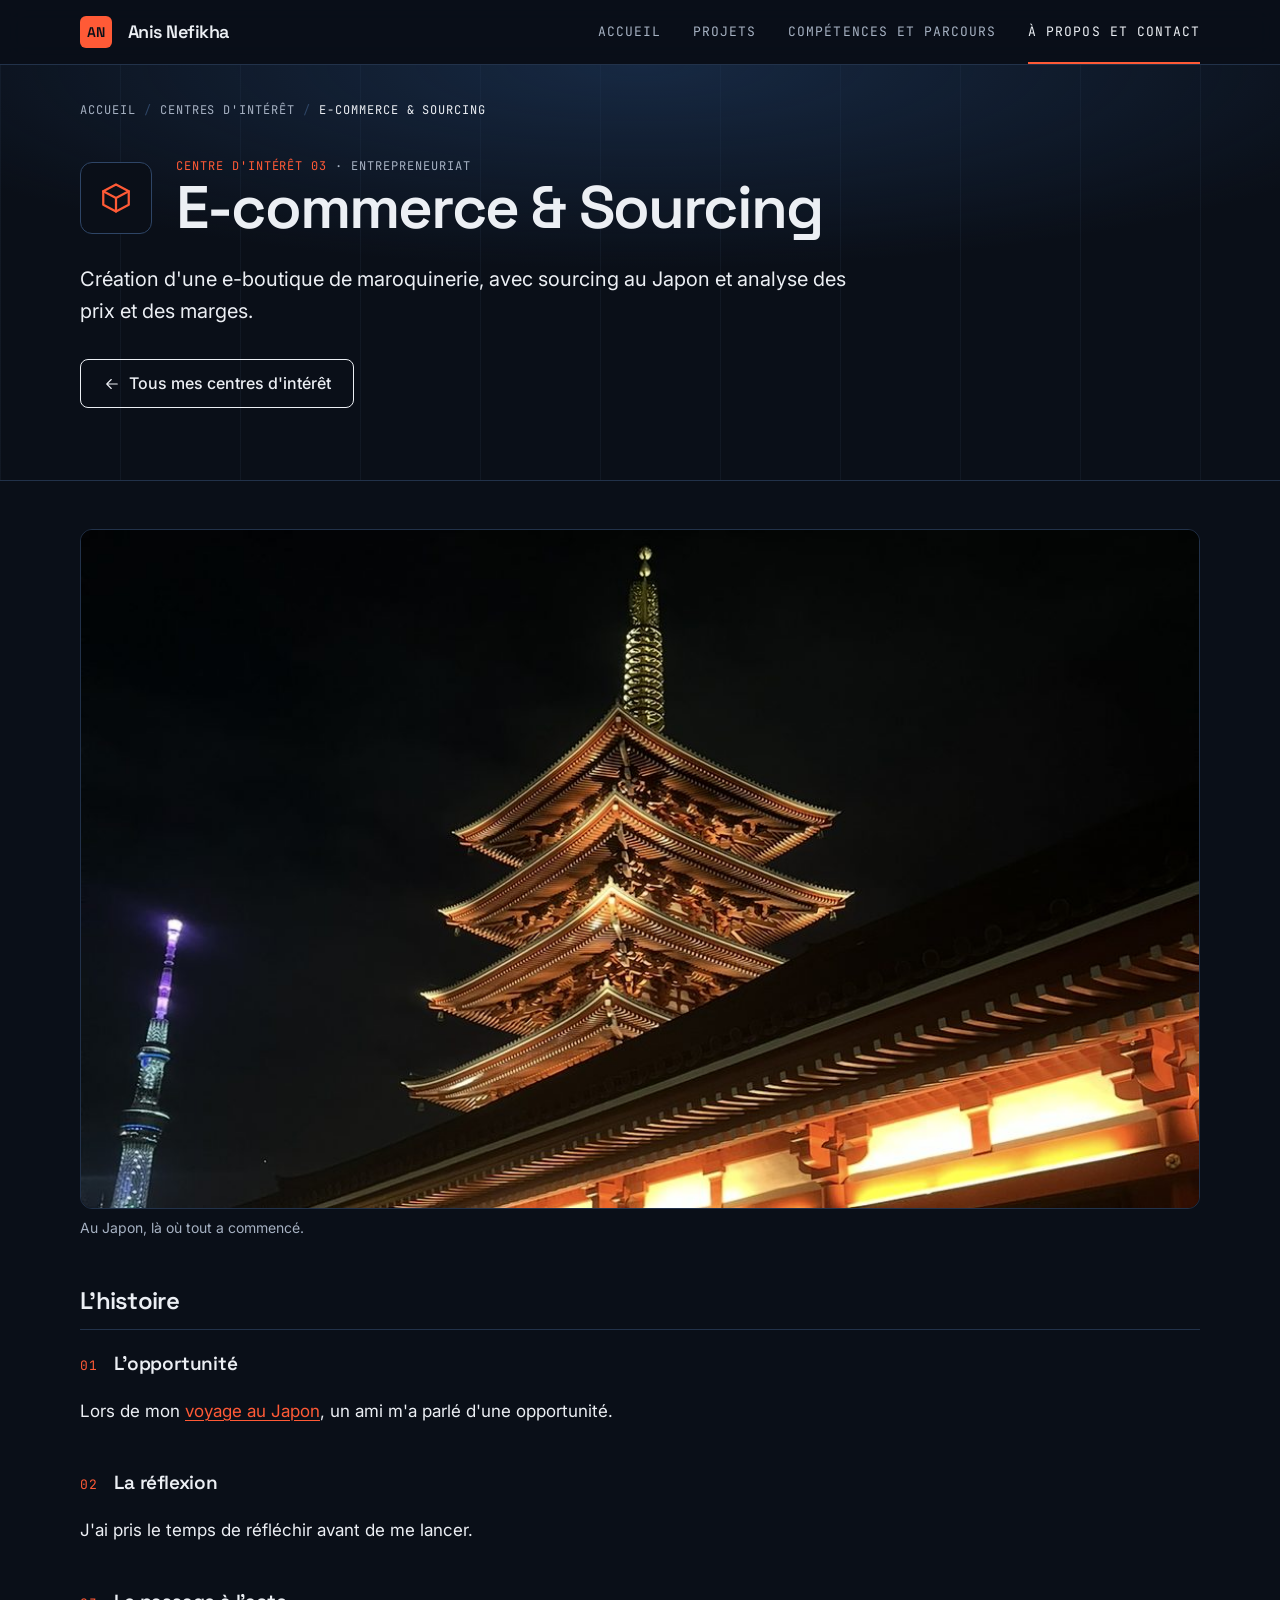
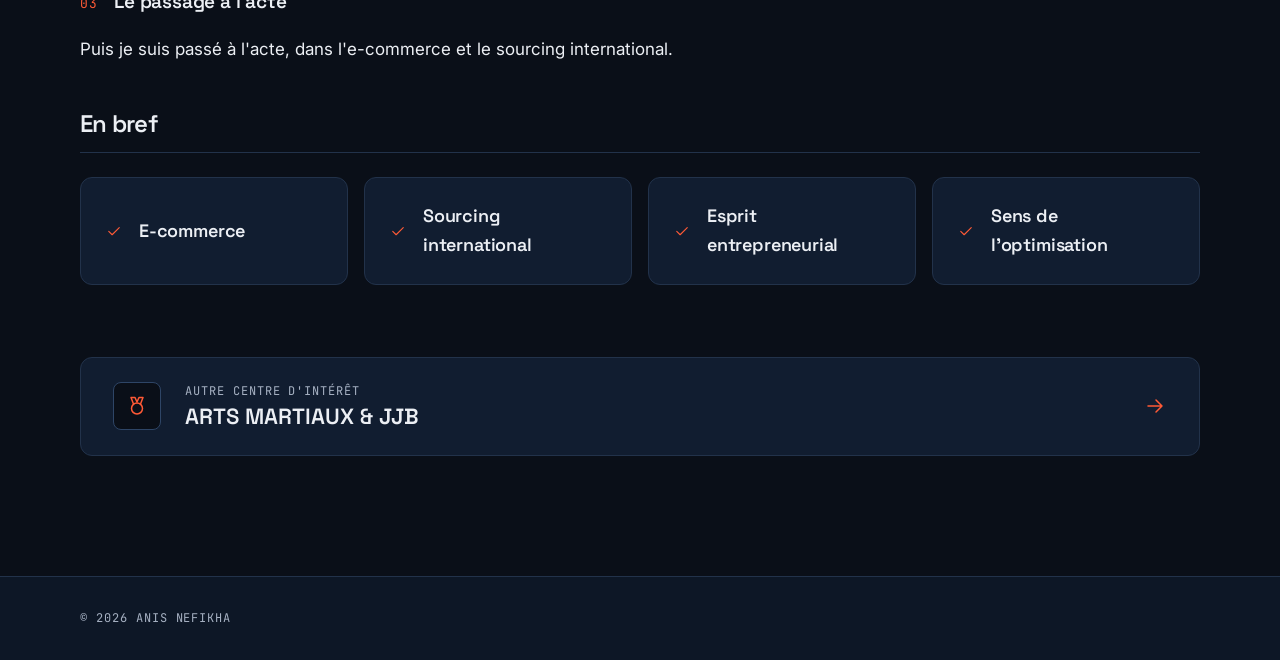
==== commit 1d455d71: "Retouches recruteur et relecture : journal qualité dans le hero, textes alignés sur le CV, accessibi" ====
--- a/centres-interet/e-commerce.html
+++ b/centres-interet/e-commerce.html
@@ -4,12 +4,12 @@
   <meta charset="UTF-8">
   <meta name="viewport" content="width=device-width, initial-scale=1">
   <title>E-commerce &amp; Sourcing — Anis Nefikha</title>
-  <meta name="description" content="Expérience en e-commerce et sourcing international : un esprit entrepreneurial et un sens aiguisé de l&#x27;optimisation. Centre d&#x27;intérêt d&#x27;Anis Nefikha.">
+  <meta name="description" content="Création d&#x27;une e-boutique de maroquinerie, avec sourcing au Japon et analyse des prix et des marges. Centre d&#x27;intérêt d&#x27;Anis Nefikha.">
   <meta name="theme-color" content="#0A0F18">
 
   <!-- Open Graph -->
   <meta property="og:title" content="E-commerce &amp; Sourcing — Anis Nefikha">
-  <meta property="og:description" content="Expérience en e-commerce et sourcing international : un esprit entrepreneurial et un sens aiguisé de l&#x27;optimisation. Centre d&#x27;intérêt d&#x27;Anis Nefikha.">
+  <meta property="og:description" content="Création d&#x27;une e-boutique de maroquinerie, avec sourcing au Japon et analyse des prix et des marges. Centre d&#x27;intérêt d&#x27;Anis Nefikha.">
   <meta property="og:type" content="article">
 
   <link rel="icon" type="image/svg+xml" href="data:image/svg+xml,%3Csvg xmlns='http://www.w3.org/2000/svg' viewBox='0 0 64 64'%3E%3Crect width='64' height='64' rx='12' fill='%230A0F18'/%3E%3Ctext x='50%25' y='50%25' dy='.35em' text-anchor='middle' font-family='sans-serif' font-weight='700' font-size='28' fill='%23FF5A36'%3EAN%3C/text%3E%3C/svg%3E">
@@ -101,7 +101,7 @@
           </div>
         </div>
 
-        <p class="page-head__lead" data-reveal>Expérience en e-commerce et sourcing international&nbsp;: un esprit entrepreneurial et un sens aiguisé de l'optimisation.</p>
+        <p class="page-head__lead" data-reveal>Création d'une e-boutique de maroquinerie, avec sourcing au Japon et analyse des prix et des marges.</p>
 
         <div class="button-group" data-reveal>
           <a class="button button--secondary" href="../index.html#centres-interet">
--- a/css/01-tokens.css
+++ b/css/01-tokens.css
@@ -21,12 +21,16 @@
   --color-grid: rgba(141, 180, 232, 0.06); /* trame de la signature */
   --color-glow: rgba(31, 58, 95, 0.6);     /* halo bleu derrière le hero */
   --color-warning: #E3B98A;     /* chaînes de code et alertes « Attention » : 10.6:1 sur le fond */
+  --color-ok: #3FBF8A;          /* contrôle validé (journal qualité) : 7.4:1 sur le fond */
+  --color-paper: #FFFFFF;       /* carte blanche de la signature, seule surface claire du site */
+  --color-terminal: #0B1422;    /* fond du journal de contrôle qualité */
   --header-bg: rgba(10, 15, 24, 0.88);
 
   /* Polices (les « Fallback » limitent le décalage au chargement, voir 02-base.css) */
   --font-heading: "Space Grotesk", "Space Grotesk Fallback", system-ui, sans-serif;
   --font-body: "Inter", "Inter Fallback", system-ui, sans-serif;
   --font-mono: "JetBrains Mono", "JetBrains Mono Fallback", ui-monospace, monospace;
+  --font-hand: "Caveat", "Segoe Print", cursive; /* annotation manuscrite de la signature uniquement */
 
   /* Échelle typographique */
   --text-h1: clamp(3rem, 8vw, 6.5rem);
@@ -69,8 +73,8 @@
 
   /* Mouvement */
   --duration-hover: 200ms;
-  --duration-reveal: 700ms;
-  --reveal-offset: 24px;
+  --duration-reveal: 600ms;
+  --reveal-offset: 14px;        /* apparitions discrètes : le moment fort reste la signature */
   --reveal-step: 90ms;          /* décalage entre deux éléments qui apparaissent ensemble */
   --ease: cubic-bezier(0.2, 0, 0, 1);
   --ease-out: cubic-bezier(0.16, 1, 0.3, 1);
--- a/css/03-layout.css
+++ b/css/03-layout.css
@@ -185,7 +185,6 @@
 }
 
 /* Ligne d'en-tête : numéro mono accent + titre, puis filet 1px pleine largeur */
-.section-head,
 .section-title {
   display: flex;
   align-items: baseline;
@@ -193,16 +192,6 @@
   padding-bottom: var(--space-4);
   margin-bottom: var(--space-6);
   border-bottom: 1px solid var(--color-border);
-}
-
-/* Le titre « 01 Accueil » est une étiquette : le grand titre du hero est le h1 */
-.section-head {
-  font-family: var(--font-mono);
-  font-size: var(--text-label);
-  letter-spacing: var(--tracking-label);
-  text-transform: uppercase;
-  color: var(--color-muted);
-  max-width: none;
 }
 
 .section-number {
@@ -243,41 +232,14 @@
   row-gap: var(--space-6);
 }
 
-.hero__grid .section-head {
-  margin-bottom: var(--space-4);
-}
-
-.hero__title {
-  max-width: 12ch;
-}
-
-/* Bannière : reprise de LinkedIn, en haut du hero */
-.hero__banner {
-  margin-bottom: 0;
-}
-
-/* Portrait : rond, posé à cheval sur le bas de la bannière */
-.hero__photo {
-  position: relative;
-  z-index: 1;
-  width: 72px;
-  height: 72px;
-  /* Ne déborde que d'un tiers sur la bannière pour ne pas cacher le nom */
-  margin-top: calc(-24px - var(--space-4));
-  margin-left: var(--space-3);
-  object-fit: cover;
-  border: 4px solid var(--color-navy);
-  border-radius: 50%;
-  background-color: var(--color-surface);
-  box-shadow: 0 0 0 1px var(--color-border-strong), 0 12px 32px rgba(0, 0, 0, 0.45);
-}
-
-.hero__subtitle {
-  font-family: var(--font-mono);
-  font-size: var(--text-label);
-  letter-spacing: var(--tracking-label);
-  text-transform: uppercase;
-  color: var(--color-muted);
+/* La signature est suivie du texte : un peu plus d'air que le gap de la grille */
+.hero__grid > .signature {
+  margin-bottom: var(--space-3);
+}
+
+/* Mobile et tablette : le journal qualité passe sous les boutons */
+.hero__audit {
+  margin-top: var(--space-5);
 }
 
 /* --- Pages projets -------------------------------------------------------- */
@@ -344,19 +306,13 @@
     padding-block: var(--space-8);
   }
 
+  /* Haut réduit : le journal qualité du hero reste au-dessus de la ligne de flottaison */
   .section--accueil {
-    padding-block: var(--space-7) var(--space-8);
+    padding-block: var(--space-6) var(--space-8);
   }
 
   .project-list > li {
     grid-column: span 6;
-  }
-
-  .hero__photo {
-    width: 104px;
-    height: 104px;
-    margin-top: calc(-40px - var(--space-4));
-    margin-left: var(--space-5);
   }
 
   /* Un seul projet : la carte prend plus de place pour ne pas laisser un vide */
@@ -391,36 +347,16 @@
     grid-row: 1;
   }
 
-  /* Hero : titre pleine largeur, texte à gauche, bloc « rapport » à droite */
-  .hero__grid > * {
-    grid-column: 1 / 8;
-  }
-
-  .hero__grid > .section-head {
-    grid-column: 1 / -1;
-  }
-
-  .hero__grid > .hero__title {
-    grid-column: 1 / 9;
-  }
-
-  .hero__grid > .hero__banner {
-    grid-column: 1 / -1;
-  }
-
-  /* Rangées : 1 en-tête, 2 bannière, 3 portrait, 4 titre, 5+ texte et boutons */
-  .hero__grid > .hero__report {
-    grid-column: 9 / -1;
-    grid-row: 4 / span 4;
+  /* Hero : signature pleine largeur, texte à gauche, journal qualité à droite
+     (sous la flèche « Ma méthode », visible sans défiler) */
+  .hero__grid > .hero__text {
+    grid-column: 1 / 6;
     align-self: start;
   }
 
-  .hero__grid > .hero__photo {
-    grid-column: 1 / -1;
-    width: 136px;
-    height: 136px;
-    margin-top: calc(-68px - var(--space-4));
-    margin-left: var(--space-5);
+  .hero__grid > .hero__audit {
+    grid-column: 7 / -1;
+    margin-top: 0;
   }
 
   /* Compétences à gauche, timeline à droite */
--- a/css/04-components.css
+++ b/css/04-components.css
@@ -71,67 +71,394 @@
   }
 }
 
-/* --- Bloc « rapport » (signature du hero) -------------------------------- */
-/* <dl class="hero__report report"> avec des <div class="report__row"> */
-.report {
+/* --- Signature du hero : la bannière LinkedIn, recréée en HTML ----------- */
+/* Panneau bleu marine, logos des outils, carte blanche avec le nom (h1),
+   portrait, sous-titre espacé et annotation manuscrite vers les projets. */
+.signature {
+  position: relative;
   display: grid;
-  grid-template-columns: 1fr;
-  border-top: 1px solid var(--color-border);
-  font-family: var(--font-mono);
-}
-
-.report__row {
-  display: flex;
-  flex-direction: column-reverse; /* valeur en grand au-dessus, étiquette dessous */
-  justify-content: flex-end;      /* valeurs alignées en haut quand les étiquettes passent sur 2 lignes */
-  gap: var(--space-1);
-  padding: var(--space-3) 0;
+  justify-items: center;
+  gap: var(--space-4);
+  padding: var(--space-4) var(--space-3) var(--space-5);
+  background-color: var(--color-navy);
+  background-image:
+    radial-gradient(ellipse 70% 90% at 50% 0%, rgba(141, 180, 232, 0.16), transparent 70%),
+    repeating-linear-gradient(to right, var(--color-grid) 0, var(--color-grid) 1px, transparent 1px, transparent var(--grid-step));
+  border: 1px solid var(--color-border-strong);
+  border-radius: 20px;
+  box-shadow: 0 40px 80px -40px rgba(0, 0, 0, 0.8);
+}
+
+.signature__tools {
+  display: flex;
+  gap: var(--space-3);
+  justify-self: start;
+  padding: 0;
+  list-style: none;
+}
+
+.signature__tools svg {
+  width: 1.75rem;
+  height: 1.75rem;
+}
+
+/* VBA au trait, comme sur la bannière */
+.signature__vba {
+  fill: none;
+  stroke: var(--color-text);
+  stroke-width: 1.5;
+  stroke-linejoin: round;
+}
+
+.signature__vba text {
+  font-family: var(--font-mono);
+  font-size: 8px;
+  font-weight: 400; /* seule graisse chargée : pas de faux gras */
+  fill: var(--color-text);
+  stroke: none;
+}
+
+.signature__card {
+  position: relative;
+  width: 100%;
+  padding: var(--space-5) var(--space-4);
+  text-align: center;
+  background-color: var(--color-paper);
+  border-radius: 14px;
+  box-shadow: 0 24px 48px -16px rgba(0, 0, 0, 0.65);
+}
+
+/* Le nom en capitales très espacées. padding-left compense l'espace laissé
+   après la dernière lettre, pour que le nom reste centré. */
+.signature__name {
+  padding-left: 0.28em;
+  font-size: clamp(1.75rem, 5vw, 3.25rem);
+  font-weight: 700;
+  line-height: 1.2;
+  letter-spacing: 0.28em;
+  text-transform: uppercase;
+  text-wrap: balance;
+  color: var(--color-bg);
+}
+
+/* Portrait : posé sur le coin bas gauche de la carte */
+.signature__photo {
+  position: absolute;
+  bottom: -28px;
+  left: var(--space-2);
+  width: 56px;
+  height: 56px;
+  object-fit: cover;
+  border: 3px solid var(--color-navy);
+  border-radius: 50%;
+  background-color: var(--color-surface);
+  box-shadow: 0 10px 24px rgba(0, 0, 0, 0.45);
+}
+
+.signature__role {
+  max-width: none;
+  margin-top: var(--space-3); /* laisse passer le portrait sur mobile */
+  padding-left: 0.3em;
+  font-size: var(--text-label-sm);
+  font-weight: 500;
+  line-height: 1.8;
+  letter-spacing: 0.3em;
+  text-align: center;
+  text-transform: uppercase;
+  color: var(--color-text);
+}
+
+/* Annotation manuscrite : desktop uniquement, dans la marge droite de la carte */
+.signature__note {
+  display: none;
+}
+
+@media (min-width: 48em) {
+  .signature {
+    padding: var(--space-5) var(--space-5) var(--space-6);
+  }
+
+  .signature__card {
+    padding: var(--space-6) var(--space-5);
+  }
+
+  /* Tablette : le portrait déborde à gauche sans sortir du panneau */
+  .signature__photo {
+    bottom: -36px;
+    left: calc(-1 * var(--space-4));
+    width: 104px;
+    height: 104px;
+    border-width: 4px;
+  }
+
+  .signature__role {
+    font-size: var(--text-label);
+  }
+}
+
+@media (min-width: 64em) {
+  .signature__card {
+    width: 76%;
+  }
+
+  /* Desktop : la carte est plus étroite, le portrait peut déborder davantage
+     et le sous-titre remonter sans le toucher */
+  .signature__photo {
+    left: -40px;
+  }
+
+  .signature__role {
+    margin-top: 0;
+  }
+
+  .signature__note {
+    position: absolute;
+    top: var(--space-4);
+    right: var(--space-5);
+    display: flex;
+    flex-direction: column;
+    align-items: flex-end;
+    font-family: var(--font-hand);
+    font-size: 1.75rem;
+    font-weight: 600;
+    line-height: 1;
+    color: var(--color-text);
+    text-decoration: none;
+  }
+
+  .signature__note svg {
+    width: 2.5rem;
+    height: 3.5rem;
+    margin: var(--space-1) var(--space-5) 0 0;
+    fill: none;
+    stroke: currentColor;
+    stroke-width: 2.2;
+    stroke-linecap: round;
+    stroke-linejoin: round;
+    transition: transform var(--duration-hover) var(--ease);
+  }
+
+  /* Survol et focus clavier : soulignement (pas d'orange sur le bleu marine, voir 01-tokens.css) */
+  .signature__note:hover span,
+  .signature__note:focus-visible span {
+    text-decoration: underline;
+    text-decoration-thickness: 2px;
+    text-underline-offset: 0.15em;
+  }
+
+  .signature__note:hover svg,
+  .signature__note:focus-visible svg {
+    transform: translateY(3px);
+  }
+}
+
+/* Moment fort du chargement (le seul de la page) : la carte se pose, le nom
+   s'ouvre depuis le centre, le portrait et les logos arrivent, la flèche se dessine. */
+@media (prefers-reduced-motion: no-preference) {
+  .signature__card {
+    animation: signature-card 900ms var(--ease-out) 100ms both;
+  }
+
+  /* backwards : masqué pendant le délai, aucun clip-path résiduel après l'animation */
+  .signature__name {
+    animation: signature-name 900ms var(--ease-out) 300ms backwards;
+  }
+
+  .signature__photo {
+    animation: signature-pop 500ms var(--ease-out) 700ms both;
+  }
+
+  .signature__role,
+  .signature__tools li {
+    animation: signature-rise 600ms var(--ease-out) 650ms both;
+  }
+
+  .signature__tools li:nth-child(1) { animation-delay: 250ms; }
+  .signature__tools li:nth-child(2) { animation-delay: 320ms; }
+  .signature__tools li:nth-child(3) { animation-delay: 390ms; }
+  .signature__tools li:nth-child(4) { animation-delay: 460ms; }
+
+  .signature__note span {
+    animation: signature-rise 500ms var(--ease-out) 950ms both;
+  }
+
+  .signature__note path {
+    stroke-dasharray: 1;
+    animation: signature-draw 650ms ease-in-out 1150ms both;
+  }
+}
+
+@keyframes signature-card {
+  from { opacity: 0; transform: translateY(24px) rotate(-1.5deg) scale(0.97); }
+  to { opacity: 1; transform: none; }
+}
+
+/* Sans opacité : le h1 reste candidat au LCP dès le premier affichage */
+@keyframes signature-name {
+  from { clip-path: inset(0 50%); }
+  to { clip-path: inset(0 0); }
+}
+
+@keyframes signature-pop {
+  from { opacity: 0; transform: scale(0.8); }
+  to { opacity: 1; transform: none; }
+}
+
+@keyframes signature-rise {
+  from { opacity: 0; transform: translateY(10px); }
+  to { opacity: 1; transform: none; }
+}
+
+@keyframes signature-draw {
+  from { stroke-dashoffset: 1; }
+  to { stroke-dashoffset: 0; }
+}
+
+/* --- Fil rouge : journal de contrôle qualité (colonne droite du hero) ------ */
+.audit__title {
+  font-size: clamp(1.5rem, 2.6vw, 2rem);
+  text-wrap: balance;
+}
+
+.audit__lead {
+  max-width: 44ch;
+  margin-block: var(--space-2) var(--space-4);
+  color: var(--color-muted);
+}
+
+.log {
+  overflow: hidden;
+  background-color: var(--color-terminal);
+  border: 1px solid var(--color-border-strong);
+  border-radius: var(--radius-md);
+  box-shadow: 0 30px 60px -30px rgba(0, 0, 0, 0.9);
+}
+
+.log__bar {
+  display: flex;
+  align-items: center;
+  gap: var(--space-3);
+  padding: 10px var(--space-3);
+  font-family: var(--font-mono);
+  font-size: var(--text-label-sm);
+  color: var(--color-muted);
+  background-color: var(--color-surface);
   border-bottom: 1px solid var(--color-border);
 }
 
-.report__label {
+.log__dots {
+  display: flex;
+  gap: 6px;
+}
+
+.log__dots i {
+  width: 10px;
+  height: 10px;
+  background-color: var(--color-border-strong);
+  border-radius: 50%;
+}
+
+.log__lines {
+  display: grid;
+  gap: var(--space-3);
+  padding: var(--space-4) var(--space-3);
+  list-style: none;
+}
+
+.log__line {
+  display: grid;
+  grid-template-columns: 1.5rem minmax(0, 1fr);
+  gap: var(--space-3);
+  max-width: none;
+  padding-bottom: var(--space-3);
+  border-bottom: 1px dashed var(--color-border);
+}
+
+.log__line:last-child {
+  padding-bottom: 0;
+  border-bottom: 0;
+}
+
+.log__status {
+  display: grid;
+  place-items: center;
+  width: 1.5rem;
+  height: 1.5rem;
+  margin-top: 0.1em;
+  font-family: var(--font-mono);
+  font-size: var(--text-label);
+  border: 1px solid;
+  border-radius: 6px;
+}
+
+.log__status--ok {
+  color: var(--color-ok);
+  background-color: rgba(63, 191, 138, 0.12);
+}
+
+.log__status--warn {
+  color: var(--color-warning);
+  background-color: rgba(227, 185, 138, 0.1);
+}
+
+.log__check {
+  font-family: var(--font-mono);
+  font-size: 0.875rem;
+  line-height: 1.5;
+  color: var(--color-text);
+}
+
+.log__fix {
+  margin-top: var(--space-1);
+  font-family: var(--font-mono);
+  font-size: var(--text-label);
+  line-height: 1.5;
+  color: var(--color-muted);
+}
+
+.log__fix::before {
+  content: "→ ";
+  content: "→ " / ""; /* flèche décorative, non lue par les lecteurs d'écran */
+  color: var(--color-blue);
+}
+
+.log__link {
+  display: inline-flex;
+  align-items: center;
+  min-height: var(--tap-target);
+  margin-top: var(--space-1);
+  font-family: var(--font-mono);
   font-size: var(--text-label-sm);
   letter-spacing: var(--tracking-label);
   text-transform: uppercase;
-  color: var(--color-muted);
-}
-
-.report__value {
-  margin: 0;
-  font-size: 1.75rem;
-  line-height: 1.1;
-  letter-spacing: -0.02em;
-  color: var(--color-text);
-}
-
-/* Tablette : les trois faits côte à côte, sous le titre */
-@media (min-width: 48em) and (max-width: 63.99em) {
-  .report {
-    grid-template-columns: repeat(3, minmax(0, 1fr));
-    border-bottom: 1px solid var(--color-border);
-  }
-
-  .report__row {
-    padding-inline: var(--space-3);
-    border-bottom: 0;
-    border-left: 1px solid var(--color-border);
-  }
-
-  .report__row:first-child {
-    padding-left: 0;
-    border-left: 0;
-  }
-}
-
-/* --- Bannière du hero (reprise de LinkedIn) ------------------------------ */
-.banner-img {
-  width: 100%;
-  height: auto;
-  aspect-ratio: 1584 / 396;
-  object-fit: cover;
-  background-color: var(--color-surface);
-  border: 1px solid var(--color-border);
-  border-radius: var(--radius-md);
+}
+
+@media (min-width: 48em) {
+  .log__lines {
+    padding: var(--space-5) var(--space-4);
+  }
+}
+
+/* Les contrôles « s'exécutent » un par un quand le journal entre dans l'écran
+   (main.js ajoute .is-run). Mouvement réduit ou sans JS : tout est affiché. */
+.reveal-on .log:not(.is-run) .log__line {
+  opacity: 0;
+}
+
+/* backwards : aucun clip-path résiduel qui couperait le contour de focus des liens */
+.reveal-on .log.is-run .log__line {
+  animation: log-line 520ms var(--ease-out) backwards;
+  animation-delay: calc(var(--i, 0) * 450ms + 200ms);
+}
+
+.reveal-on .log.is-run .log__status {
+  animation: signature-pop 400ms var(--ease-out) backwards;
+  animation-delay: calc(var(--i, 0) * 450ms + 450ms);
+}
+
+@keyframes log-line {
+  from { opacity: 0; clip-path: inset(0 100% 0 0); }
+  to { opacity: 1; clip-path: inset(0 0 0 0); }
 }
 
 /* --- Cartes projets : chaque carte ouvre la page du projet --------------- */
@@ -601,6 +928,13 @@
   }
 }
 
+/* --- À propos : présentation courte avant les centres d'intérêt ------------ */
+.about__text {
+  max-width: 60ch;
+  font-size: 1.125rem;
+  color: var(--color-text);
+}
+
 /* --- Contact ------------------------------------------------------------- */
 .contact {
   margin-top: var(--space-6);
@@ -752,6 +1086,7 @@
 
 /* Hero : recherche de stage, sous l'accroche */
 .hero__goal {
+  margin-top: var(--space-4);
   color: var(--color-muted);
 }
 
@@ -850,7 +1185,8 @@
 }
 
 @media print {
-  .reveal-on [data-reveal]:not(.is-visible) {
+  .reveal-on [data-reveal]:not(.is-visible),
+  .reveal-on .log:not(.is-run) .log__line {
     opacity: 1;
     transform: none;
   }
